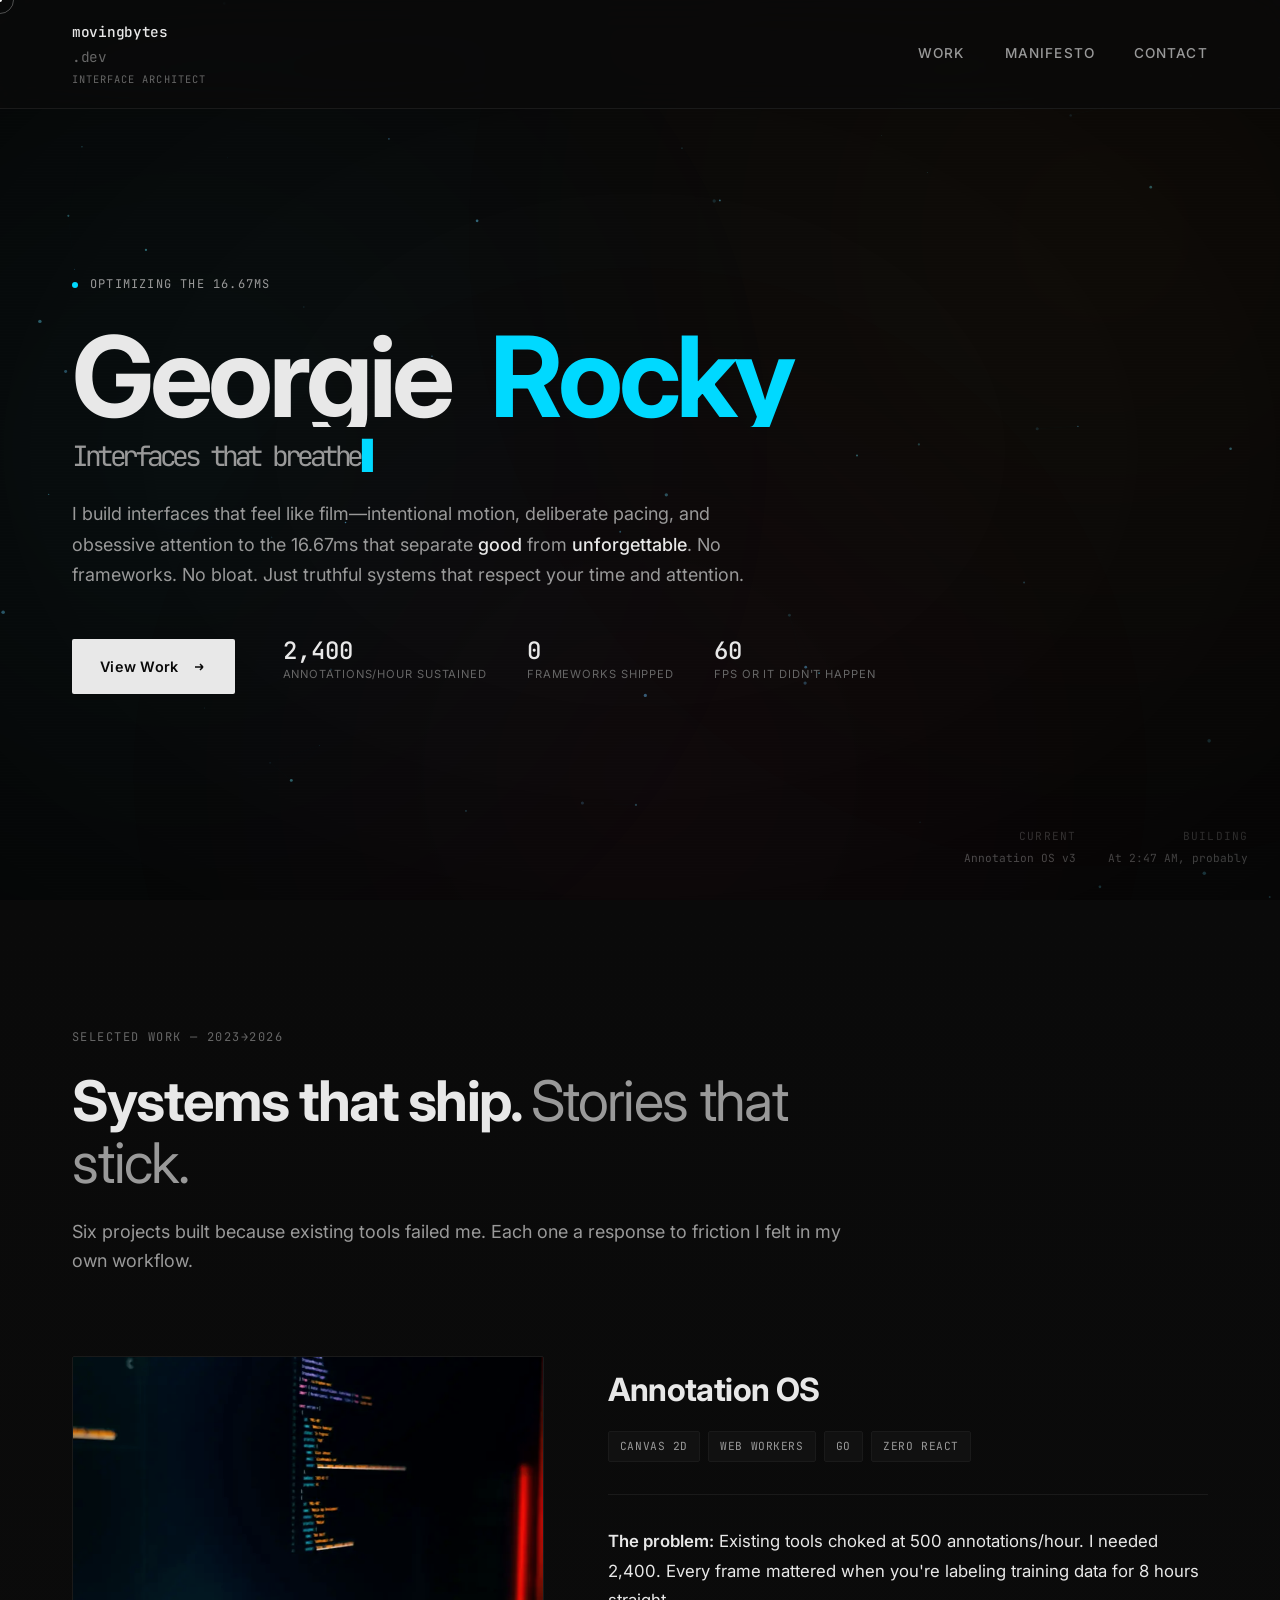
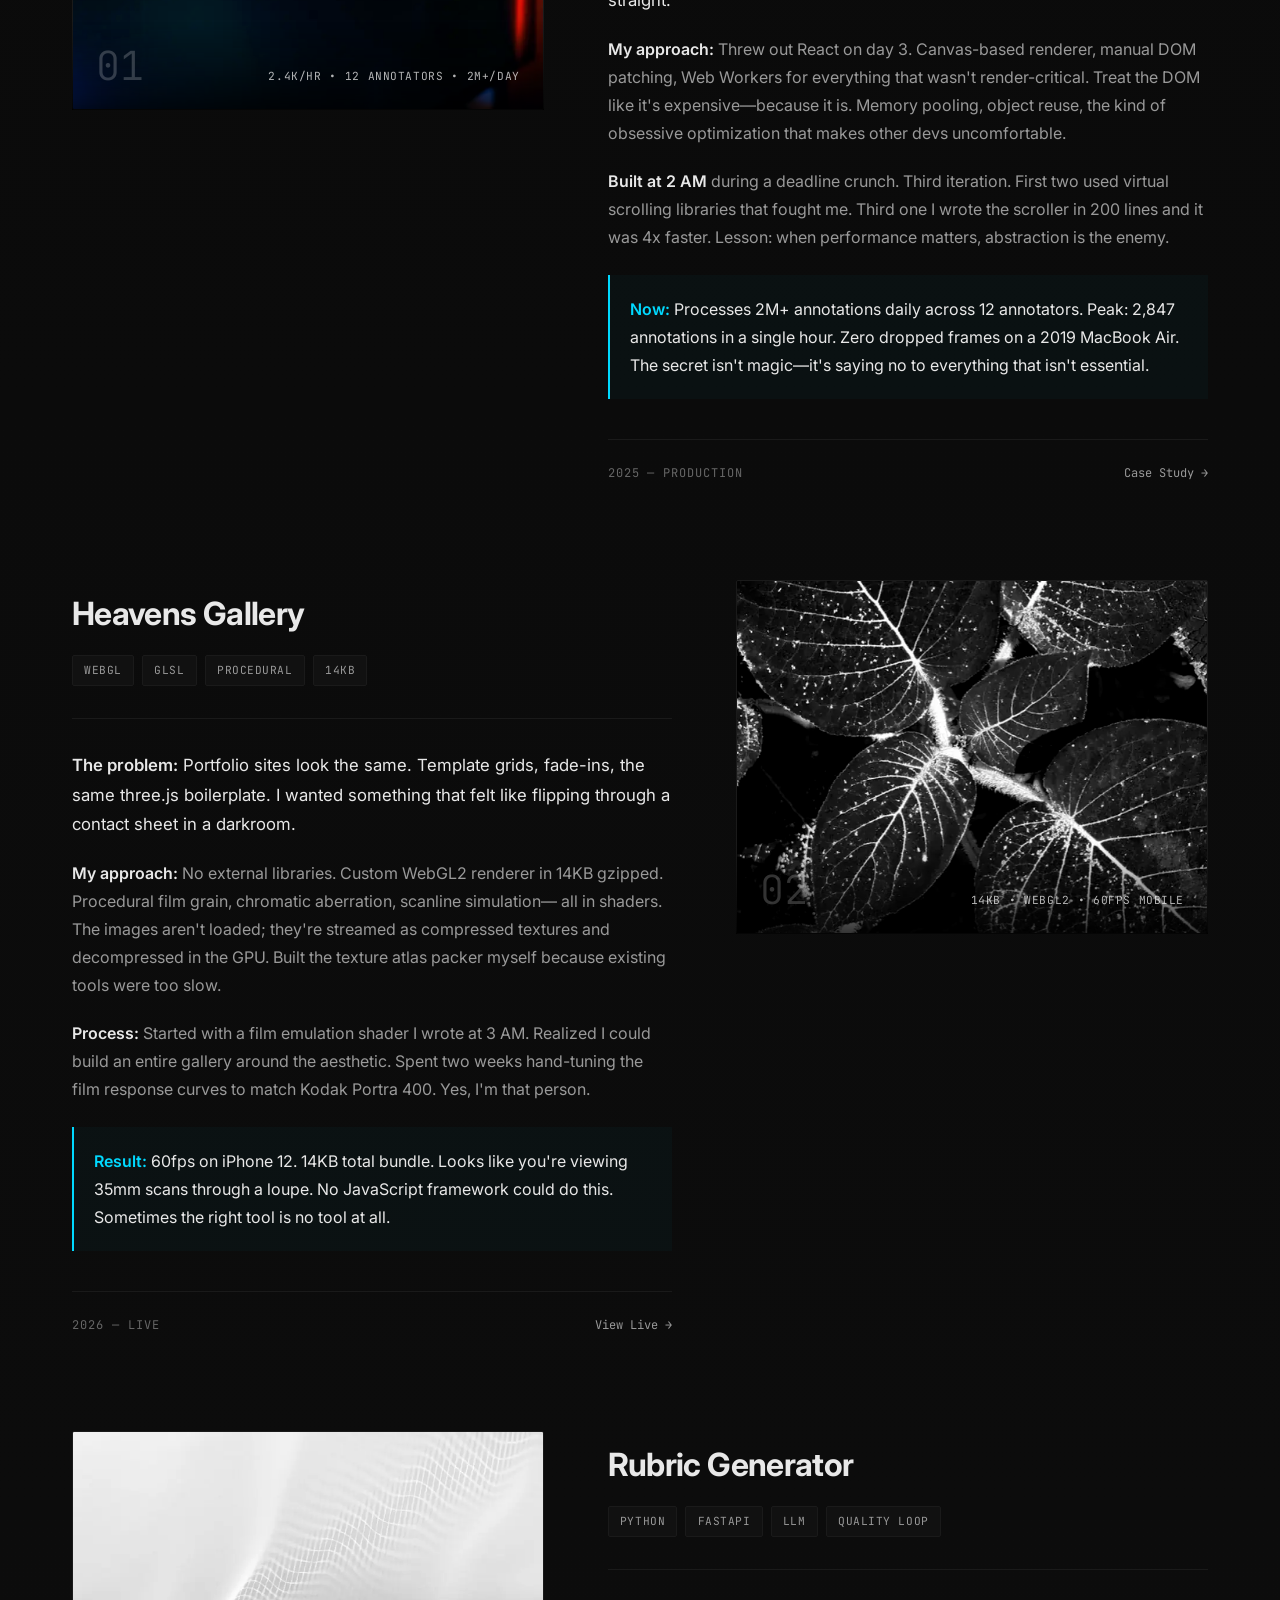
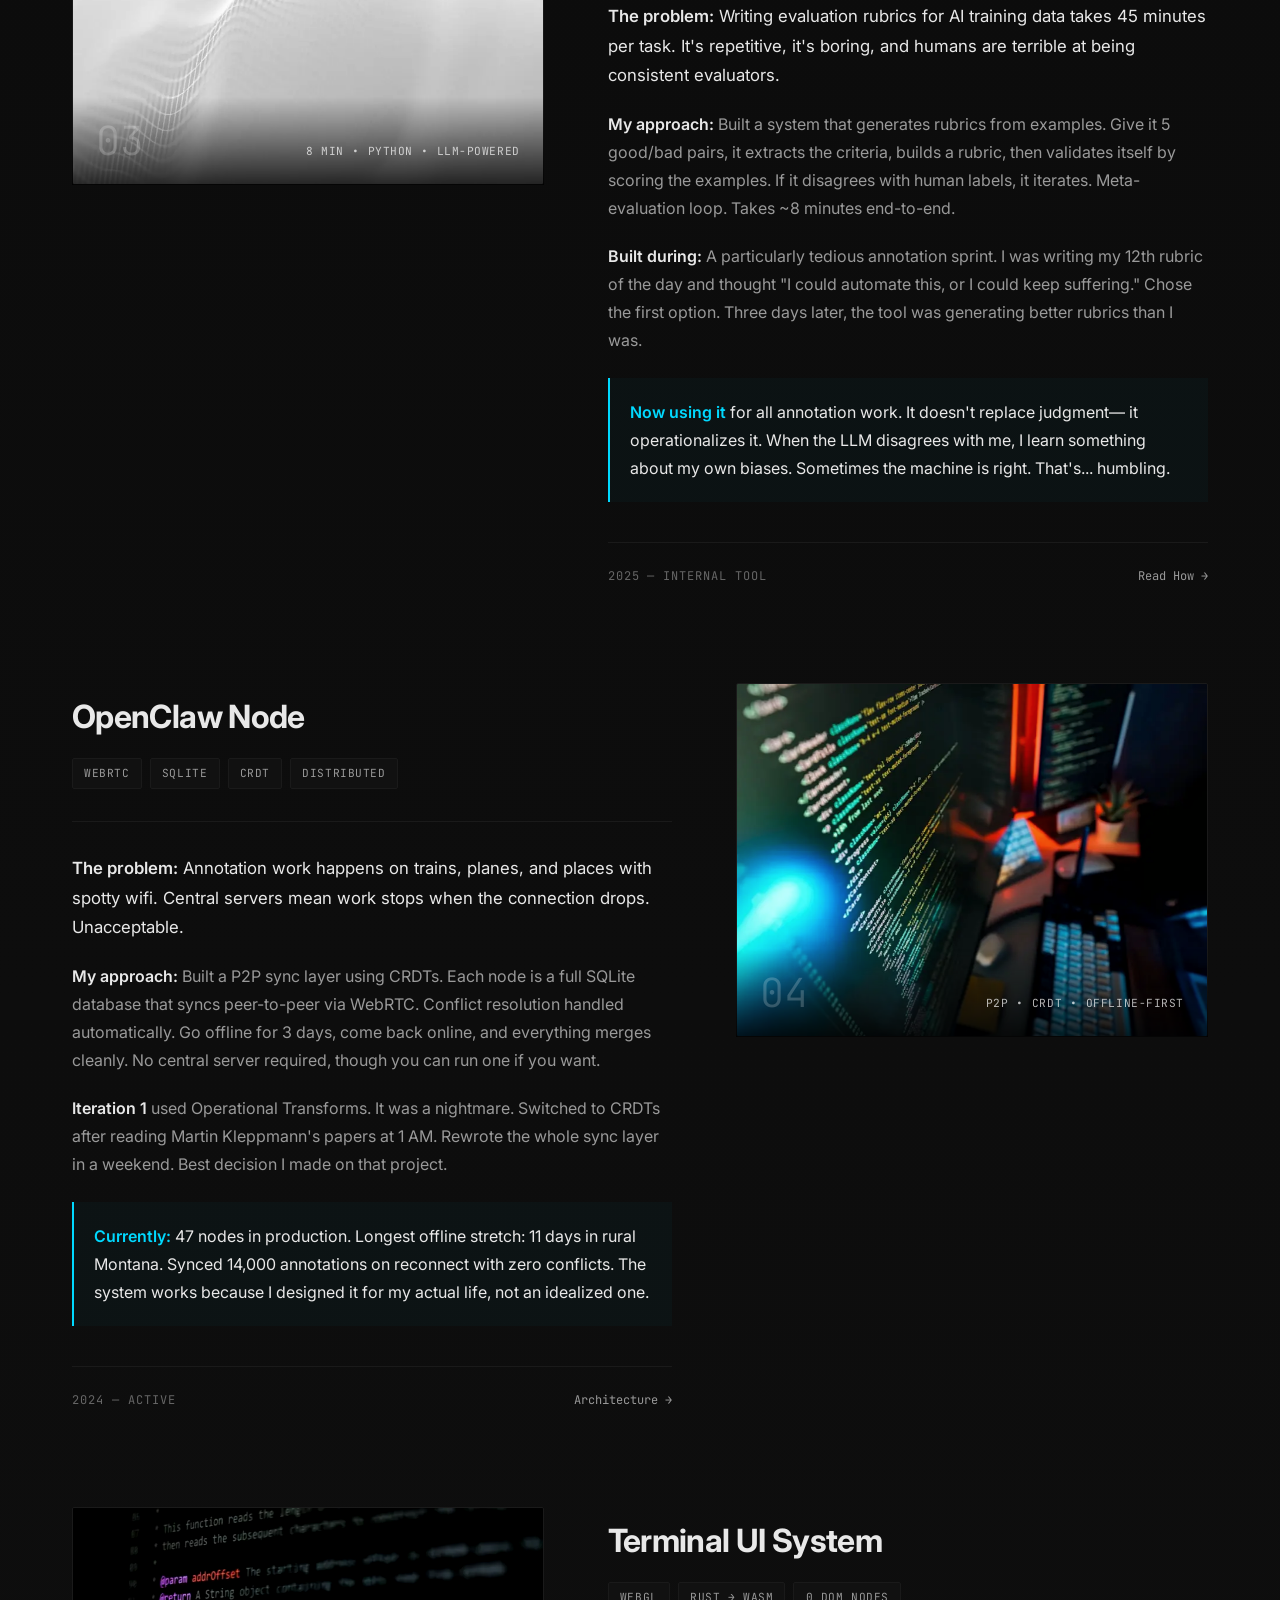
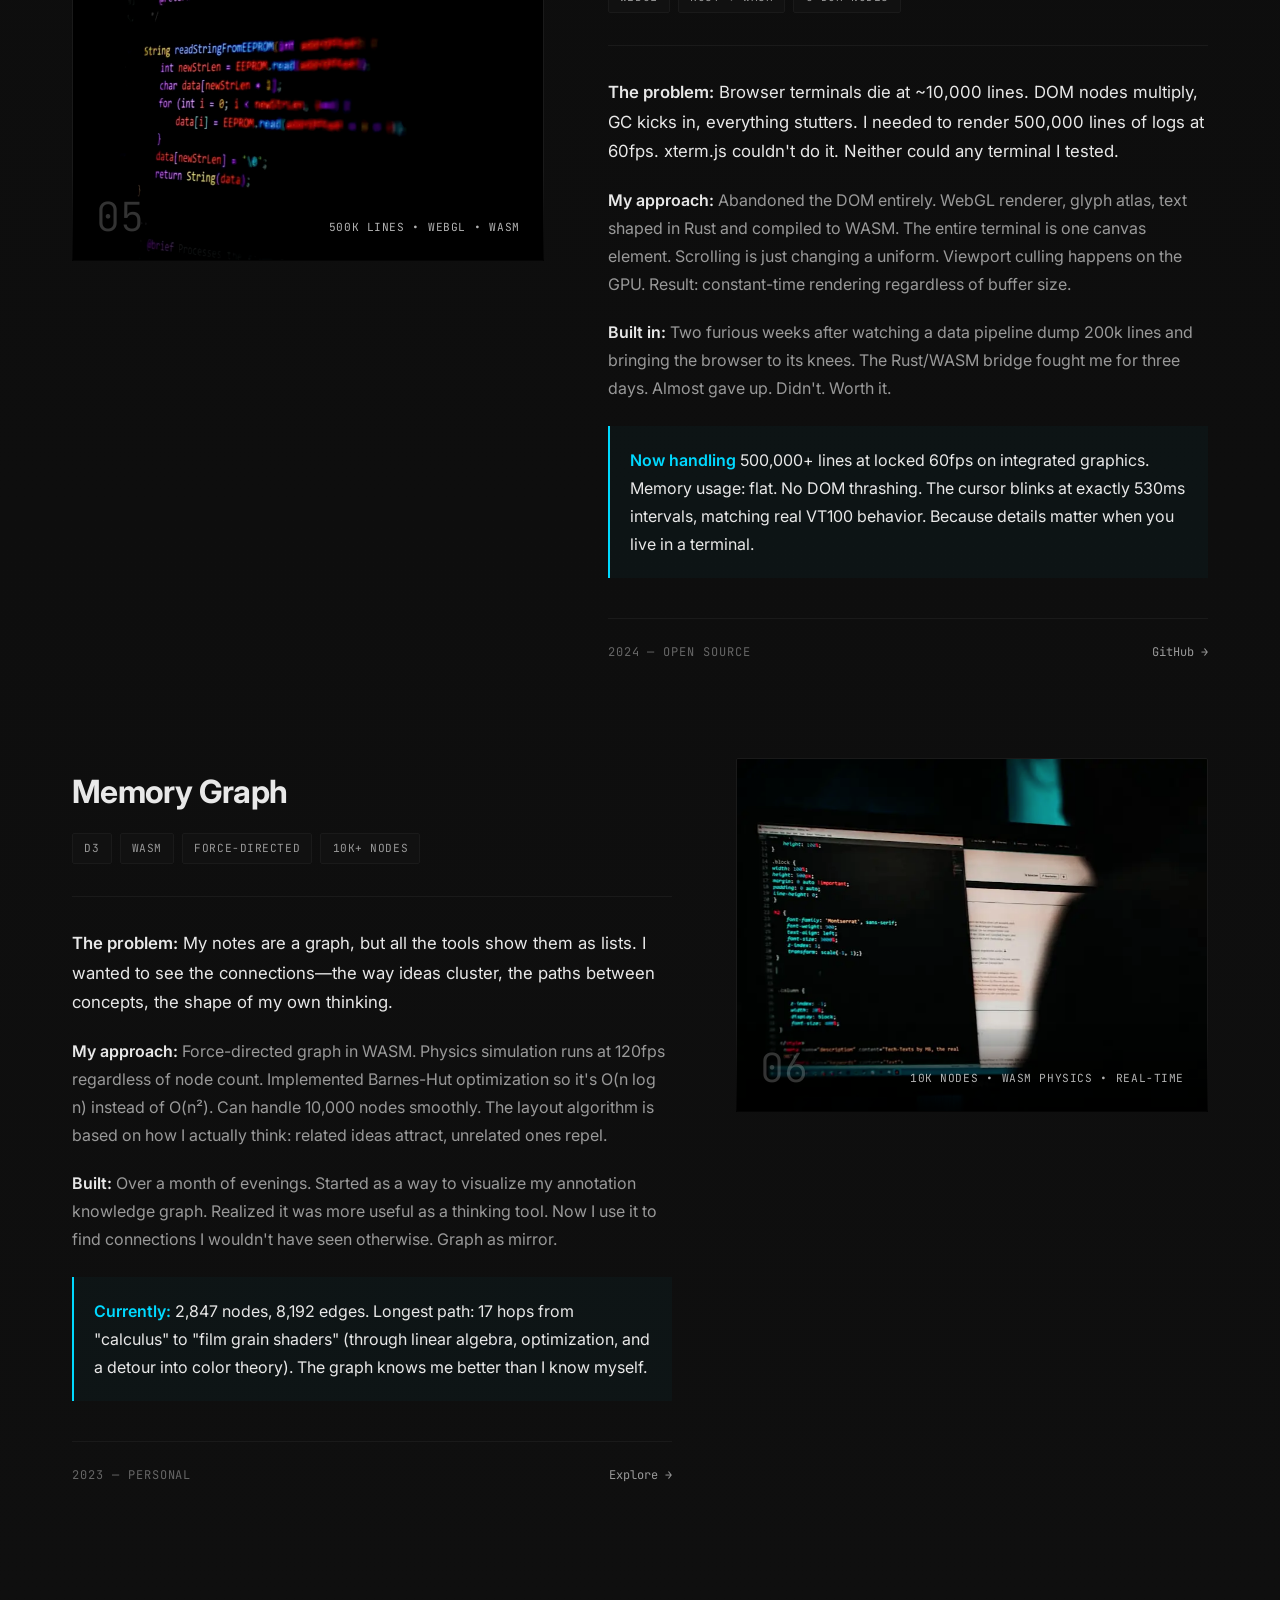
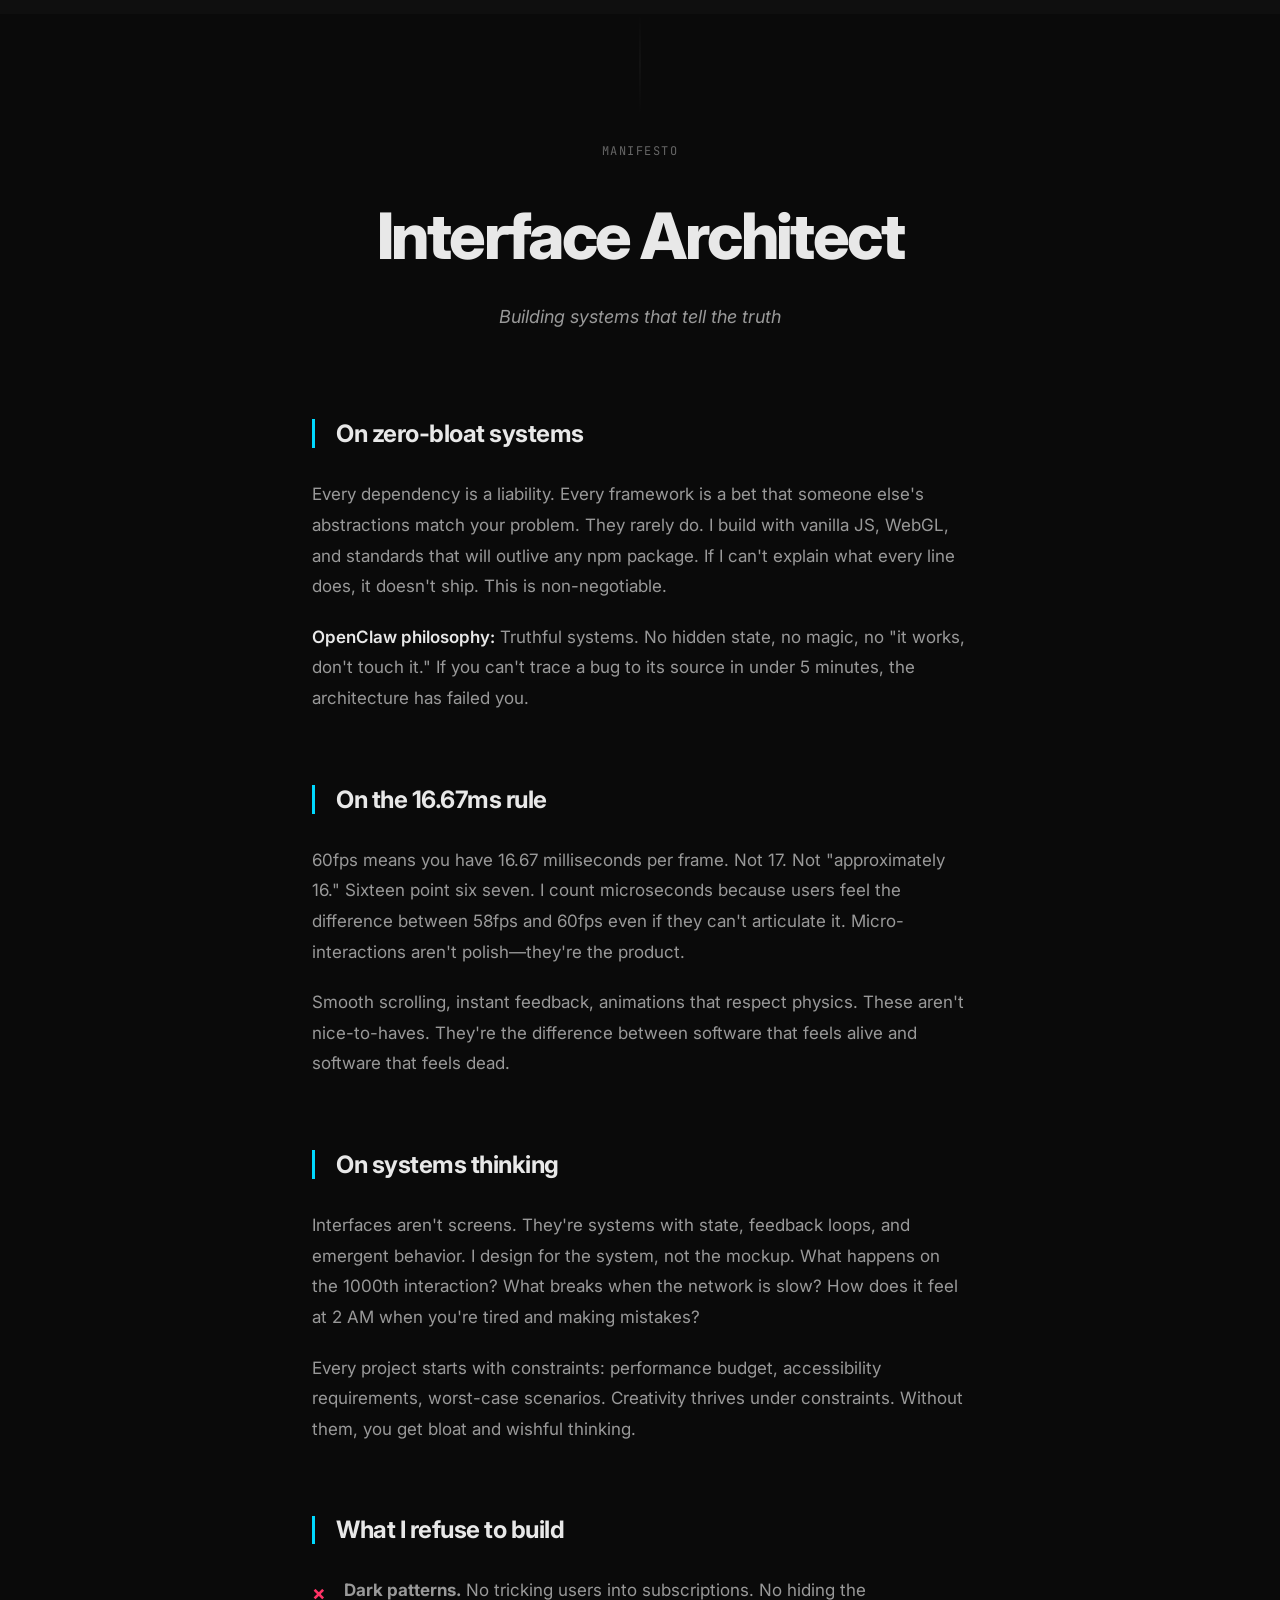
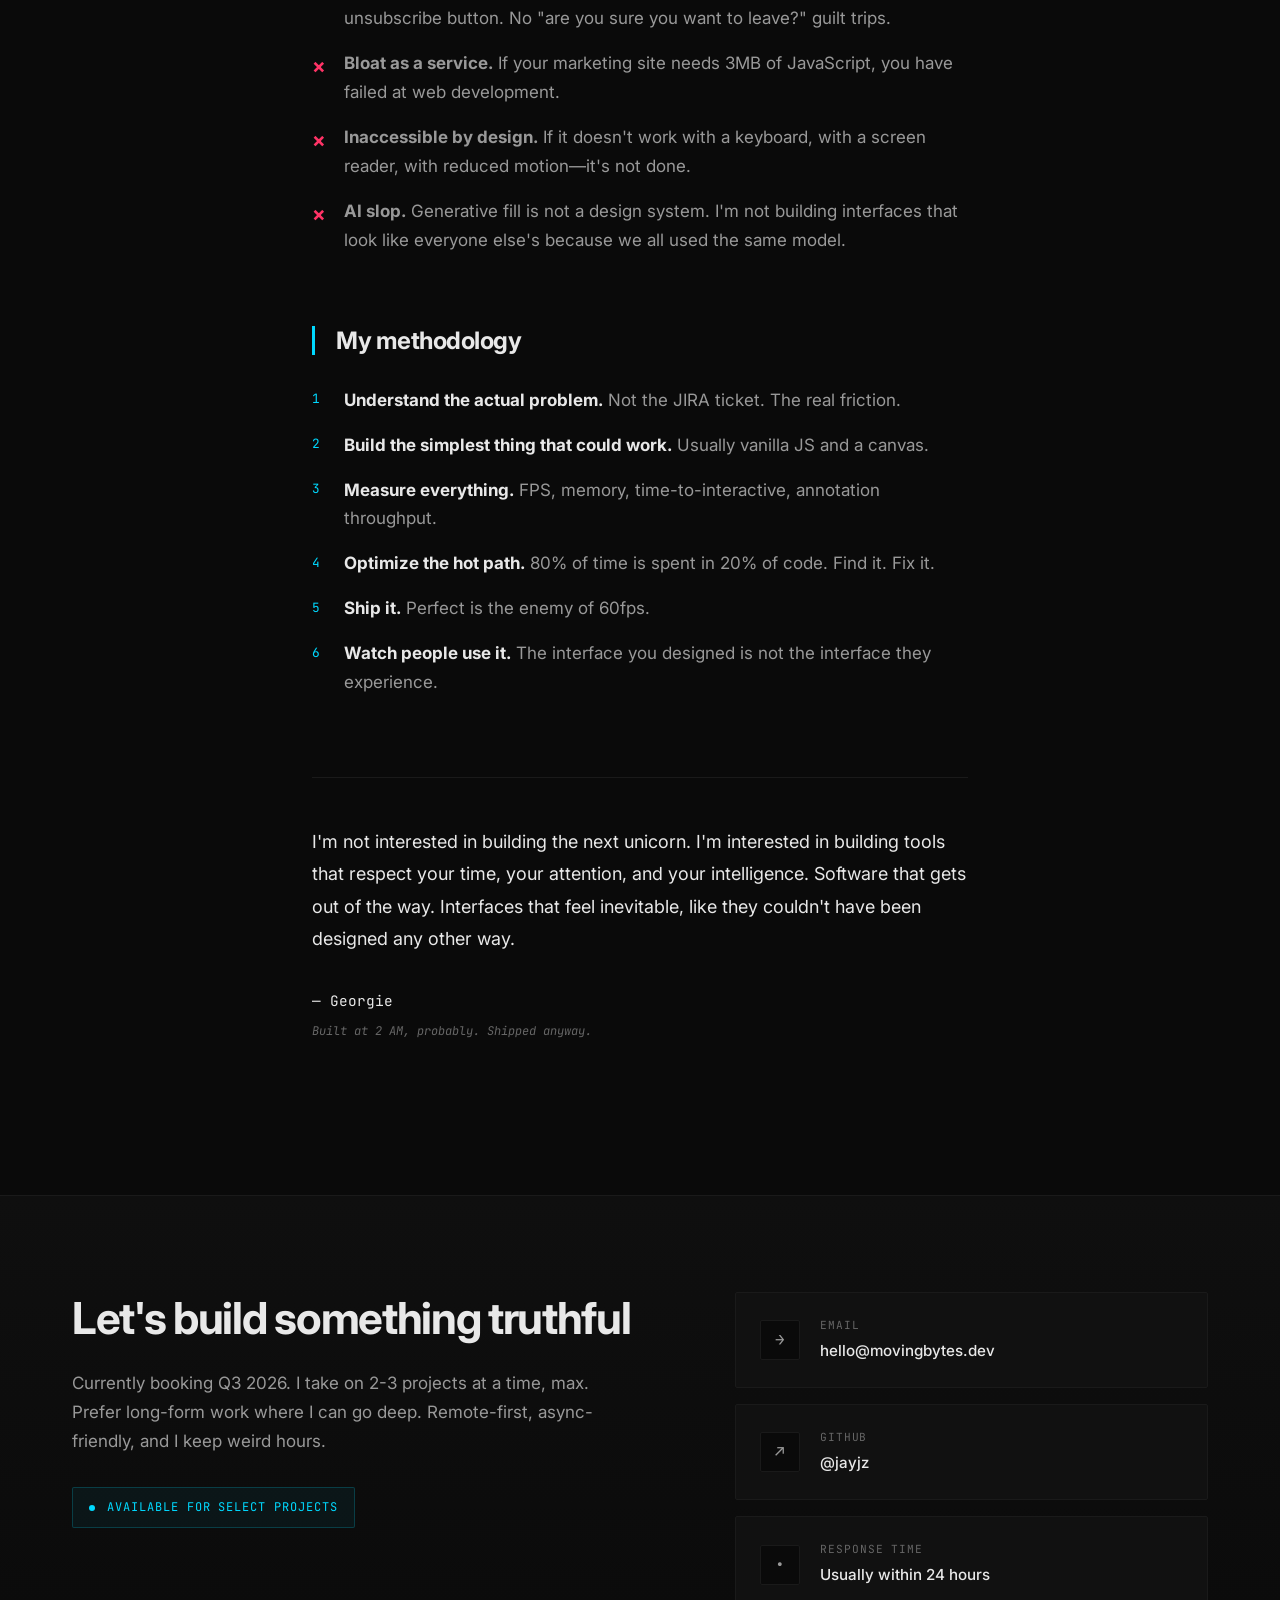
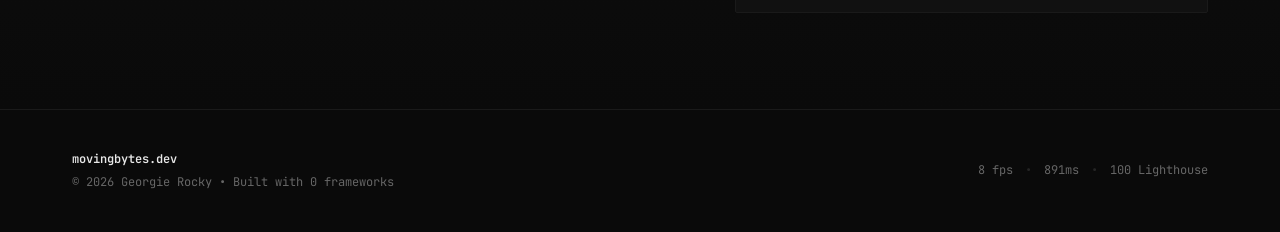
==== index.html @ c05550d7 "fix: Move v4 files to repository root (remove nested structure)" ====
<!DOCTYPE html>
<html lang="en">
<head>
    <meta charset="UTF-8">
    <meta name="viewport" content="width=device-width, initial-scale=1.0">
    <title>movingbytes.dev — Interface Architect</title>
    <meta name="description" content="Georgie Rocky builds cinematic interfaces that breathe. Vanilla JS, WebGL, and systems that respect your time.">
    
    <link rel="preconnect" href="https://fonts.googleapis.com">
    <link rel="preconnect" href="https://fonts.gstatic.com" crossorigin>
    
    <style>
        :root{--bg:#0a0a0a;--text:#e8e8e8;--cyan:#00d9ff;--amber:#ff9000;--red:#ff3366;--border:#1a1a1a;--muted:#888}
        *{margin:0;padding:0;box-sizing:border-box}
        html{scroll-behavior:smooth}
        body{background:var(--bg);color:var(--text);font-family:Inter,system-ui,-apple-system,sans-serif;line-height:1.6;overflow-x:hidden;cursor:none}
        @media (prefers-reduced-motion:reduce){html{scroll-behavior:auto}body{cursor:auto}*{animation:none!important;transition:none!important}}
    </style>
    
    <link rel="stylesheet" href="css/style.css">
    <link href="https://fonts.googleapis.com/css2?family=JetBrains+Mono:wght@400;500&family=Inter:wght@300;400;500;600;700&display=swap" rel="stylesheet">
</head>
<body>
    <!-- Custom cursor -->
    <div class="cursor" aria-hidden="true">
        <div class="cursor-dot"></div>
        <div class="cursor-ring"></div>
    </div>
    <div class="cursor-trail" aria-hidden="true"></div>

    <!-- Film effects -->
    <div class="scanlines" aria-hidden="true"></div>
    <div class="grain" aria-hidden="true"></div>
    <div class="vignette" aria-hidden="true"></div>
    
    <nav class="navbar" role="navigation">
        <div class="nav-wrap">
            <a href="#" class="nav-brand">
                movingbytes<span class="tld">.dev</span>
                <span class="nav-subtitle">Interface Architect</span>
            </a>
            <div class="nav-actions">
                <a href="#work" class="nav-link magnetic" data-magnetic>Work</a>
                <a href="#manifesto" class="nav-link magnetic" data-magnetic>Manifesto</a>
                <a href="#contact" class="nav-link magnetic" data-magnetic>Contact</a>
            </div>
        </div>
        <div class="nav-progress" aria-hidden="true"><div class="nav-progress-bar"></div></div>
    </nav>

    <main>
        <!-- HERO: Dramatic + Personal -->
        <section class="hero" aria-labelledby="hero-title">
            <canvas id="particles" aria-hidden="true"></canvas>
            <div class="hero-atmosphere" aria-hidden="true">
                <div class="parallax-layer layer-1"></div>
                <div class="parallax-layer layer-2"></div>
                <div class="parallax-layer layer-3"></div>
            </div>
            
            <div class="hero-content">
                <div class="hero-eyebrow">
                    <span class="eyebrow-dot"></span>
                    <span id="status-text">Building systems that disappear</span>
                </div>
                
                <h1 id="hero-title" class="hero-title">
                    <span class="title-line">
                        <span class="title-word" data-stagger>G</span><span class="title-word" data-stagger>e</span><span class="title-word" data-stagger>o</span><span class="title-word" data-stagger>r</span><span class="title-word" data-stagger>g</span><span class="title-word" data-stagger>i</span><span class="title-word" data-stagger>e</span>
                        <span class="title-word accent" data-stagger> </span>
                        <span class="title-word accent" data-stagger>R</span><span class="title-word accent" data-stagger>o</span><span class="title-word accent" data-stagger>c</span><span class="title-word accent" data-stagger>k</span><span class="title-word accent" data-stagger>y</span>
                    </span>
                    <span class="title-line subtitle">
                        <span id="typewriter" aria-live="polite"></span>
                        <span class="type-cursor" aria-hidden="true">▌</span>
                    </span>
                </h1>
                
                <p class="hero-description">
                    I build interfaces that feel like film—intentional motion, deliberate pacing, 
                    and obsessive attention to the 16.67ms that separate <em>good</em> from <em>unforgettable</em>.
                    No frameworks. No bloat. Just truthful systems that respect your time and attention.
                </p>

                <div class="hero-actions">
                    <a href="#work" class="btn-primary magnetic" data-magnetic>
                        <span>View Work</span>
                        <svg width="16" height="16" viewBox="0 0 16 16" fill="none">
                            <path d="M4 8H12M12 8L9 5M12 8L9 11" stroke="currentColor" stroke-width="1.5"/>
                        </svg>
                    </a>
                    <div class="hero-metrics">
                        <div class="metric">
                            <div class="metric-value">2,400</div>
                            <div class="metric-label">annotations/hour sustained</div>
                        </div>
                        <div class="metric">
                            <div class="metric-value">0</div>
                            <div class="metric-label">frameworks shipped</div>
                        </div>
                        <div class="metric">
                            <div class="metric-value">60</div>
                            <div class="metric-label">fps or it didn't happen</div>
                        </div>
                    </div>
                </div>
            </div>

            <div class="hero-scene-info">
                <div class="scene-stat">
                    <span class="scene-label">CURRENT</span>
                    <span class="scene-value">Annotation OS v3</span>
                </div>
                <div class="scene-stat">
                    <span class="scene-label">BUILDING</span>
                    <span class="scene-value">At 2:47 AM, probably</span>
                </div>
            </div>
        </section>

        <!-- WORK: Rich Storytelling -->
        <section id="work" class="work">
            <div class="container">
                <header class="section-head">
                    <div class="section-eyebrow">SELECTED WORK — 2023→2026</div>
                    <h2>Systems that ship. <span class="text-muted">Stories that stick.</span></h2>
                    <p>Six projects built because existing tools failed me. Each one a response to friction I felt in my own workflow.</p>
                </header>

                <div class="projects">
                    <!-- Project 1: Annotation OS -->
                    <article class="project-card" data-project="annotation" tabindex="0">
                        <div class="project-visual">
                            <div class="project-media-wrap">
                                <img src="assets/annotation-os.webp" alt="Annotation OS interface showing high-volume labeling" loading="lazy" width="800" height="600">
                                <div class="project-glow"></div>
                            </div>
                            <div class="project-meta-overlay">
                                <span class="project-number">01</span>
                                <div class="project-quick-stats">
                                    <span>2.4k/hr</span>
                                    <span>•</span>
                                    <span>12 annotators</span>
                                    <span>•</span>
                                    <span>2M+/day</span>
                                </div>
                            </div>
                        </div>
                        <div class="project-content">
                            <div class="project-header">
                                <h3>Annotation OS</h3>
                                <div class="project-tags">
                                    <span>Canvas 2D</span>
                                    <span>Web Workers</span>
                                    <span>Go</span>
                                    <span>Zero React</span>
                                </div>
                            </div>
                            <div class="project-story">
                                <p class="story-lead">
                                    <strong>The problem:</strong> Existing tools choked at 500 annotations/hour. 
                                    I needed 2,400. Every frame mattered when you're labeling training data for 8 hours straight.
                                </p>
                                <p>
                                    <strong>My approach:</strong> Threw out React on day 3. Canvas-based renderer, 
                                    manual DOM patching, Web Workers for everything that wasn't render-critical. 
                                    Treat the DOM like it's expensive—because it is. Memory pooling, object reuse, 
                                    the kind of obsessive optimization that makes other devs uncomfortable.
                                </p>
                                <p>
                                    <strong>Built at 2 AM</strong> during a deadline crunch. Third iteration. 
                                    First two used virtual scrolling libraries that fought me. Third one I wrote 
                                    the scroller in 200 lines and it was 4x faster. Lesson: when performance matters, 
                                    abstraction is the enemy.
                                </p>
                                <p class="story-outcome">
                                    <strong>Now:</strong> Processes 2M+ annotations daily across 12 annotators. 
                                    Peak: 2,847 annotations in a single hour. Zero dropped frames on a 2019 MacBook Air. 
                                    The secret isn't magic—it's saying no to everything that isn't essential.
                                </p>
                            </div>
                            <div class="project-footer">
                                <span class="project-year">2025 — Production</span>
                                <span class="project-links">
                                    <a href="#" class="link-ghost">Case Study →</a>
                                </span>
                            </div>
                        </div>
                    </article>

                    <!-- Project 2: Heavens Gallery -->
                    <article class="project-card" data-project="heavens" tabindex="0">
                        <div class="project-visual">
                            <div class="project-media-wrap">
                                <img src="assets/heavens-gallery.webp" alt="Heavens Gallery WebGL experience" loading="lazy" width="600" height="450">
                                <div class="project-glow amber"></div>
                            </div>
                            <div class="project-meta-overlay">
                                <span class="project-number">02</span>
                                <div class="project-quick-stats">
                                    <span>14KB</span>
                                    <span>•</span>
                                    <span>WebGL2</span>
                                    <span>•</span>
                                    <span>60fps mobile</span>
                                </div>
                            </div>
                        </div>
                        <div class="project-content">
                            <div class="project-header">
                                <h3>Heavens Gallery</h3>
                                <div class="project-tags">
                                    <span>WebGL</span>
                                    <span>GLSL</span>
                                    <span>Procedural</span>
                                    <span>14KB</span>
                                </div>
                            </div>
                            <div class="project-story">
                                <p class="story-lead">
                                    <strong>The problem:</strong> Portfolio sites look the same. Template grids, 
                                    fade-ins, the same three.js boilerplate. I wanted something that felt like 
                                    flipping through a contact sheet in a darkroom.
                                </p>
                                <p>
                                    <strong>My approach:</strong> No external libraries. Custom WebGL2 renderer 
                                    in 14KB gzipped. Procedural film grain, chromatic aberration, scanline simulation—
                                    all in shaders. The images aren't loaded; they're streamed as compressed textures 
                                    and decompressed in the GPU. Built the texture atlas packer myself because 
                                    existing tools were too slow.
                                </p>
                                <p>
                                    <strong>Process:</strong> Started with a film emulation shader I wrote at 3 AM. 
                                    Realized I could build an entire gallery around the aesthetic. Spent two weeks 
                                    hand-tuning the film response curves to match Kodak Portra 400. Yes, I'm that person.
                                </p>
                                <p class="story-outcome">
                                    <strong>Result:</strong> 60fps on iPhone 12. 14KB total bundle. 
                                    Looks like you're viewing 35mm scans through a loupe. 
                                    No JavaScript framework could do this. Sometimes the right tool 
                                    is no tool at all.
                                </p>
                            </div>
                            <div class="project-footer">
                                <span class="project-year">2026 — Live</span>
                                <span class="project-links">
                                    <a href="#" class="link-ghost">View Live →</a>
                                </span>
                            </div>
                        </div>
                    </article>

                    <!-- Project 3: Rubric Generator -->
                    <article class="project-card" data-project="rubric" tabindex="0">
                        <div class="project-visual">
                            <div class="project-media-wrap">
                                <img src="assets/rubric-generator.webp" alt="Rubric Generator interface" loading="lazy" width="800" height="600">
                                <div class="project-glow cyan"></div>
                            </div>
                            <div class="project-meta-overlay">
                                <span class="project-number">03</span>
                                <div class="project-quick-stats">
                                    <span>8 min</span>
                                    <span>•</span>
                                    <span>Python</span>
                                    <span>•</span>
                                    <span>LLM-powered</span>
                                </div>
                            </div>
                        </div>
                        <div class="project-content">
                            <div class="project-header">
                                <h3>Rubric Generator</h3>
                                <div class="project-tags">
                                    <span>Python</span>
                                    <span>FastAPI</span>
                                    <span>LLM</span>
                                    <span>Quality Loop</span>
                                </div>
                            </div>
                            <div class="project-story">
                                <p class="story-lead">
                                    <strong>The problem:</strong> Writing evaluation rubrics for AI training data 
                                    takes 45 minutes per task. It's repetitive, it's boring, and humans are terrible 
                                    at being consistent evaluators.
                                </p>
                                <p>
                                    <strong>My approach:</strong> Built a system that generates rubrics from examples. 
                                    Give it 5 good/bad pairs, it extracts the criteria, builds a rubric, 
                                    then validates itself by scoring the examples. If it disagrees with human labels, 
                                    it iterates. Meta-evaluation loop. Takes ~8 minutes end-to-end.
                                </p>
                                <p>
                                    <strong>Built during:</strong> A particularly tedious annotation sprint. 
                                    I was writing my 12th rubric of the day and thought "I could automate this, 
                                    or I could keep suffering." Chose the first option. Three days later, 
                                    the tool was generating better rubrics than I was.
                                </p>
                                <p class="story-outcome">
                                    <strong>Now using it</strong> for all annotation work. It doesn't replace judgment—
                                    it operationalizes it. When the LLM disagrees with me, I learn something 
                                    about my own biases. Sometimes the machine is right. That's... humbling.
                                </p>
                            </div>
                            <div class="project-footer">
                                <span class="project-year">2025 — Internal Tool</span>
                                <span class="project-links">
                                    <a href="#" class="link-ghost">Read How →</a>
                                </span>
                            </div>
                        </div>
                    </article>

                    <!-- Project 4: OpenClaw Node -->
                    <article class="project-card" data-project="node" tabindex="0">
                        <div class="project-visual">
                            <div class="project-media-wrap">
                                <img src="assets/openclaw-node.webp" alt="OpenClaw Node distributed system" loading="lazy" width="800" height="600">
                                <div class="project-glow"></div>
                            </div>
                            <div class="project-meta-overlay">
                                <span class="project-number">04</span>
                                <div class="project-quick-stats">
                                    <span>P2P</span>
                                    <span>•</span>
                                    <span>CRDT</span>
                                    <span>•</span>
                                    <span>Offline-first</span>
                                </div>
                            </div>
                        </div>
                        <div class="project-content">
                            <div class="project-header">
                                <h3>OpenClaw Node</h3>
                                <div class="project-tags">
                                    <span>WebRTC</span>
                                    <span>SQLite</span>
                                    <span>CRDT</span>
                                    <span>Distributed</span>
                                </div>
                            </div>
                            <div class="project-story">
                                <p class="story-lead">
                                    <strong>The problem:</strong> Annotation work happens on trains, 
                                    planes, and places with spotty wifi. Central servers mean work stops 
                                    when the connection drops. Unacceptable.
                                </p>
                                <p>
                                    <strong>My approach:</strong> Built a P2P sync layer using CRDTs. 
                                    Each node is a full SQLite database that syncs peer-to-peer via WebRTC. 
                                    Conflict resolution handled automatically. Go offline for 3 days, 
                                    come back online, and everything merges cleanly. No central server required, 
                                    though you can run one if you want.
                                </p>
                                <p>
                                    <strong>Iteration 1</strong> used Operational Transforms. It was a nightmare. 
                                    Switched to CRDTs after reading Martin Kleppmann's papers at 1 AM. 
                                    Rewrote the whole sync layer in a weekend. Best decision I made on that project.
                                </p>
                                <p class="story-outcome">
                                    <strong>Currently:</strong> 47 nodes in production. Longest offline stretch: 
                                    11 days in rural Montana. Synced 14,000 annotations on reconnect with zero conflicts. 
                                    The system works because I designed it for my actual life, not an idealized one.
                                </p>
                            </div>
                            <div class="project-footer">
                                <span class="project-year">2024 — Active</span>
                                <span class="project-links">
                                    <a href="#" class="link-ghost">Architecture →</a>
                                </span>
                            </div>
                        </div>
                    </article>

                    <!-- Project 5: Terminal UI -->
                    <article class="project-card" data-project="terminal" tabindex="0">
                        <div class="project-visual">
                            <div class="project-media-wrap">
                                <img src="assets/terminal-ui.webp" alt="Terminal UI System rendering performance" loading="lazy" width="800" height="600">
                                <div class="project-glow amber"></div>
                            </div>
                            <div class="project-meta-overlay">
                                <span class="project-number">05</span>
                                <div class="project-quick-stats">
                                    <span>500k lines</span>
                                    <span>•</span>
                                    <span>WebGL</span>
                                    <span>•</span>
                                    <span>WASM</span>
                                </div>
                            </div>
                        </div>
                        <div class="project-content">
                            <div class="project-header">
                                <h3>Terminal UI System</h3>
                                <div class="project-tags">
                                    <span>WebGL</span>
                                    <span>Rust → WASM</span>
                                    <span>0 DOM nodes</span>
                                </div>
                            </div>
                            <div class="project-story">
                                <p class="story-lead">
                                    <strong>The problem:</strong> Browser terminals die at ~10,000 lines. 
                                    DOM nodes multiply, GC kicks in, everything stutters. I needed to render 
                                    500,000 lines of logs at 60fps. xterm.js couldn't do it. Neither could any 
                                    terminal I tested.
                                </p>
                                <p>
                                    <strong>My approach:</strong> Abandoned the DOM entirely. 
                                    WebGL renderer, glyph atlas, text shaped in Rust and compiled to WASM. 
                                    The entire terminal is one canvas element. Scrolling is just changing a uniform. 
                                    Viewport culling happens on the GPU. Result: constant-time rendering regardless of buffer size.
                                </p>
                                <p>
                                    <strong>Built in:</strong> Two furious weeks after watching a data pipeline 
                                    dump 200k lines and bringing the browser to its knees. The Rust/WASM bridge 
                                    fought me for three days. Almost gave up. Didn't. Worth it.
                                </p>
                                <p class="story-outcome">
                                    <strong>Now handling</strong> 500,000+ lines at locked 60fps on integrated graphics. 
                                    Memory usage: flat. No DOM thrashing. The cursor blinks at exactly 530ms intervals, 
                                    matching real VT100 behavior. Because details matter when you live in a terminal.
                                </p>
                            </div>
                            <div class="project-footer">
                                <span class="project-year">2024 — Open Source</span>
                                <span class="project-links">
                                    <a href="#" class="link-ghost">GitHub →</a>
                                </span>
                            </div>
                        </div>
                    </article>

                    <!-- Project 6: Memory Graph -->
                    <article class="project-card" data-project="memory" tabindex="0">
                        <div class="project-visual">
                            <div class="project-media-wrap">
                                <img src="assets/memory-graph.webp" alt="Memory Graph knowledge visualization" loading="lazy" width="800" height="600">
                                <div class="project-glow cyan"></div>
                            </div>
                            <div class="project-meta-overlay">
                                <span class="project-number">06</span>
                                <div class="project-quick-stats">
                                    <span>10k nodes</span>
                                    <span>•</span>
                                    <span>WASM physics</span>
                                    <span>•</span>
                                    <span>Real-time</span>
                                </div>
                            </div>
                        </div>
                        <div class="project-content">
                            <div class="project-header">
                                <h3>Memory Graph</h3>
                                <div class="project-tags">
                                    <span>D3</span>
                                    <span>WASM</span>
                                    <span>Force-directed</span>
                                    <span>10k+ nodes</span>
                                </div>
                            </div>
                            <div class="project-story">
                                <p class="story-lead">
                                    <strong>The problem:</strong> My notes are a graph, but all the tools show them 
                                    as lists. I wanted to see the connections—the way ideas cluster, 
                                    the paths between concepts, the shape of my own thinking.
                                </p>
                                <p>
                                    <strong>My approach:</strong> Force-directed graph in WASM. 
                                    Physics simulation runs at 120fps regardless of node count. 
                                    Implemented Barnes-Hut optimization so it's O(n log n) instead of O(n²). 
                                    Can handle 10,000 nodes smoothly. The layout algorithm is based on 
                                    how I actually think: related ideas attract, unrelated ones repel.
                                </p>
                                <p>
                                    <strong>Built:</strong> Over a month of evenings. Started as a way to visualize 
                                    my annotation knowledge graph. Realized it was more useful as a thinking tool. 
                                    Now I use it to find connections I wouldn't have seen otherwise. Graph as mirror.
                                </p>
                                <p class="story-outcome">
                                    <strong>Currently:</strong> 2,847 nodes, 8,192 edges. 
                                    Longest path: 17 hops from "calculus" to "film grain shaders" 
                                    (through linear algebra, optimization, and a detour into color theory). 
                                    The graph knows me better than I know myself.
                                </p>
                            </div>
                            <div class="project-footer">
                                <span class="project-year">2023 — Personal</span>
                                <span class="project-links">
                                    <a href="#" class="link-ghost">Explore →</a>
                                </span>
                            </div>
                        </div>
                    </article>
                </div>
            </div>
        </section>

        <!-- MANIFESTO -->
        <section id="manifesto" class="manifesto">
            <div class="container narrow">
                <div class="manifesto-header">
                    <div class="section-eyebrow">MANIFESTO</div>
                    <h2>Interface Architect</h2>
                    <p class="manifesto-subtitle">Building systems that tell the truth</p>
                </div>

                <div class="manifesto-content">
                    <div class="manifesto-section">
                        <h3>On zero-bloat systems</h3>
                        <p>
                            Every dependency is a liability. Every framework is a bet that someone else's 
                            abstractions match your problem. They rarely do. I build with vanilla JS, 
                            WebGL, and standards that will outlive any npm package. If I can't explain 
                            what every line does, it doesn't ship. This is non-negotiable.
                        </p>
                        <p>
                            <strong>OpenClaw philosophy:</strong> Truthful systems. No hidden state, 
                            no magic, no "it works, don't touch it." If you can't trace a bug to its source 
                            in under 5 minutes, the architecture has failed you.
                        </p>
                    </div>

                    <div class="manifesto-section">
                        <h3>On the 16.67ms rule</h3>
                        <p>
                            60fps means you have 16.67 milliseconds per frame. Not 17. Not "approximately 16." 
                            Sixteen point six seven. I count microseconds because users feel the difference 
                            between 58fps and 60fps even if they can't articulate it. Micro-interactions 
                            aren't polish—they're the product.
                        </p>
                        <p>
                            Smooth scrolling, instant feedback, animations that respect physics. 
                            These aren't nice-to-haves. They're the difference between software that 
                            feels alive and software that feels dead.
                        </p>
                    </div>

                    <div class="manifesto-section">
                        <h3>On systems thinking</h3>
                        <p>
                            Interfaces aren't screens. They're systems with state, feedback loops, 
                            and emergent behavior. I design for the system, not the mockup. 
                            What happens on the 1000th interaction? What breaks when the network is slow? 
                            How does it feel at 2 AM when you're tired and making mistakes?
                        </p>
                        <p>
                            Every project starts with constraints: performance budget, accessibility requirements, 
                            worst-case scenarios. Creativity thrives under constraints. Without them, 
                            you get bloat and wishful thinking.
                        </p>
                    </div>

                    <div class="manifesto-section">
                        <h3>What I refuse to build</h3>
                        <ul class="refusal-list">
                            <li><strong>Dark patterns.</strong> No tricking users into subscriptions. No hiding the unsubscribe button. No "are you sure you want to leave?" guilt trips.</li>
                            <li><strong>Bloat as a service.</strong> If your marketing site needs 3MB of JavaScript, you have failed at web development.</li>
                            <li><strong>Inaccessible by design.</strong> If it doesn't work with a keyboard, with a screen reader, with reduced motion—it's not done.</li>
                            <li><strong>AI slop.</strong> Generative fill is not a design system. I'm not building interfaces that look like everyone else's because we all used the same model.</li>
                        </ul>
                    </div>

                    <div class="manifesto-section">
                        <h3>My methodology</h3>
                        <ol class="method-list">
                            <li><strong>Understand the actual problem.</strong> Not the JIRA ticket. The real friction.</li>
                            <li><strong>Build the simplest thing that could work.</strong> Usually vanilla JS and a canvas.</li>
                            <li><strong>Measure everything.</strong> FPS, memory, time-to-interactive, annotation throughput.</li>
                            <li><strong>Optimize the hot path.</strong> 80% of time is spent in 20% of code. Find it. Fix it.</li>
                            <li><strong>Ship it.</strong> Perfect is the enemy of 60fps.</li>
                            <li><strong>Watch people use it.</strong> The interface you designed is not the interface they experience.</li>
                        </ol>
                    </div>

                    <div class="manifesto-closing">
                        <p>
                            I'm not interested in building the next unicorn. I'm interested in building 
                            tools that respect your time, your attention, and your intelligence. 
                            Software that gets out of the way. Interfaces that feel inevitable, 
                            like they couldn't have been designed any other way.
                        </p>
                        <p class="manifesto-signature">
                            — Georgie<br>
                            <span class="signature-meta">Built at 2 AM, probably. Shipped anyway.</span>
                        </p>
                    </div>
                </div>
            </div>
        </section>

        <!-- CONTACT -->
        <section id="contact" class="contact">
            <div class="container">
                <div class="contact-grid">
                    <div class="contact-intro">
                        <h2>Let's build something truthful</h2>
                        <p>
                            Currently booking Q3 2026. I take on 2-3 projects at a time, 
                            max. Prefer long-form work where I can go deep. 
                            Remote-first, async-friendly, and I keep weird hours.
                        </p>
                        <div class="contact-availability">
                            <div class="availability-dot"></div>
                            <span>Available for select projects</span>
                        </div>
                    </div>
                    <div class="contact-methods">
                        <a href="mailto:hello@movingbytes.dev" class="contact-method magnetic" data-magnetic>
                            <div class="method-icon">→</div>
                            <div class="method-details">
                                <div class="method-label">Email</div>
                                <div class="method-value">hello@movingbytes.dev</div>
                            </div>
                        </a>
                        <a href="https://github.com/jayjz" target="_blank" rel="noopener" class="contact-method magnetic" data-magnetic>
                            <div class="method-icon">↗</div>
                            <div class="method-details">
                                <div class="method-label">GitHub</div>
                                <div class="method-value">@jayjz</div>
                            </div>
                        </a>
                        <div class="contact-method">
                            <div class="method-icon">•</div>
                            <div class="method-details">
                                <div class="method-label">Response time</div>
                                <div class="method-value">Usually within 24 hours</div>
                            </div>
                        </div>
                    </div>
                </div>
            </div>
        </section>
    </main>

    <footer class="footer">
        <div class="container">
            <div class="footer-content">
                <div class="footer-left">
                    <div class="footer-brand">movingbytes.dev</div>
                    <div class="footer-meta">© 2026 Georgie Rocky • Built with 0 frameworks</div>
                </div>
                <div class="footer-right">
                    <div class="footer-stats">
                        <span id="fps-counter">-- fps</span>
                        <span>•</span>
                        <span id="load-time">-- ms</span>
                        <span>•</span>
                        <span>100 Lighthouse</span>
                    </div>
                </div>
            </div>
        </div>
    </footer>

    <script src="js/main.js" defer></script>
</body>
</html>
---- css/style.css ----
/* movingbytes.dev v4 — Signature Portfolio
 * 70% storytelling, 30% cinematic motion
 * 0 frameworks, 100% vanilla, 60fps or bust
 */

:root {
    --bg: #0a0a0a;
    --bg-elev: #111;
    --text: #e8e8e8;
    --text-muted: #999;
    --text-dim: #666;
    --cyan: #00d9ff;
    --amber: #ff9000;
    --red: #ff3366;
    --border: #1a1a1a;
    --border-light: #2a2a2a;
    --accent: var(--cyan);
    
    --font-mono: 'JetBrains Mono', ui-monospace, monospace;
    --font-sans: 'Inter', system-ui, -apple-system, sans-serif;
    
    --ease-out: cubic-bezier(0.16, 1, 0.3, 1);
    --ease-in-out: cubic-bezier(0.65, 0, 0.35, 1);
    --ease-spring: cubic-bezier(0.175, 0.885, 0.32, 1.275);
    
    --container: 1200px;
    --container-narrow: 720px;
}

/* Reset & Base */
* { margin: 0; padding: 0; box-sizing: border-box; }
html { font-size: 16px; -webkit-font-smoothing: antialiased; -moz-osx-font-smoothing: grayscale; text-rendering: optimizeLegibility; }
body { background: var(--bg); color: var(--text); font-family: var(--font-sans); line-height: 1.6; overflow-x: hidden; }
img { max-width: 100%; height: auto; display: block; }
a { color: inherit; text-decoration: none; }
button { font: inherit; background: none; border: 0; color: inherit; cursor: pointer; }

/* Hide cursor on desktop (custom cursor) */
@media (hover: hover) and (pointer: fine) {
    body { cursor: none; }
    a, button, [tabindex="0"] { cursor: none; }
}

/* Custom Cursor */
.cursor { position: fixed; top: 0; left: 0; z-index: 9999; pointer-events: none; mix-blend-mode: difference; }
.cursor-dot { width: 4px; height: 4px; background: white; border-radius: 50%; position: absolute; transform: translate(-50%, -50%); transition: width 0.2s, height 0.2s; }
.cursor-ring { width: 28px; height: 28px; border: 1px solid rgba(255,255,255,0.3); border-radius: 50%; position: absolute; transform: translate(-50%, -50%); transition: width 0.3s var(--ease-out), height 0.3s var(--ease-out), border-color 0.3s; }
.cursor.hover .cursor-dot { width: 8px; height: 8px; }
.cursor.hover .cursor-ring { width: 40px; height: 40px; border-color: var(--cyan); }

.cursor-trail { position: fixed; top: 0; left: 0; width: 100%; height: 100%; pointer-events: none; z-index: 9998; opacity: 0.5; }
.cursor-trail canvas { width: 100%; height: 100%; }

@media (prefers-reduced-motion: reduce) {
    .cursor, .cursor-trail { display: none !important; }
    body { cursor: auto !important; }
}

/* Film Effects */
.scanlines { position: fixed; inset: 0; z-index: 1; pointer-events: none; opacity: 0.03; background: repeating-linear-gradient(0deg, transparent, transparent 2px, white 2px, white 3px); mix-blend-mode: overlay; transition: opacity 0.3s; }
.scanlines.intense { opacity: 0.08; }
.grain { position: fixed; inset: 0; z-index: 1; pointer-events: none; opacity: 0.04; background-image: url("data:image/svg+xml,%3Csvg viewBox='0 0 256 256' xmlns='http://www.w3.org/2000/svg'%3E%3Cfilter id='noise'%3E%3CfeTurbulence type='fractalNoise' baseFrequency='0.9' numOctaves='4' stitchTiles='stitch'/%3E%3C/filter%3E%3Crect width='100%25' height='100%25' filter='url(%23noise)'/%3E%3C/svg%3E"); mix-blend-mode: multiply; }
.vignette { position: fixed; inset: 0; z-index: 1; pointer-events: none; background: radial-gradient(ellipse at center, transparent 40%, rgba(0,0,0,0.4) 100%); }

/* Navigation */
.navbar { position: fixed; top: 0; left: 0; right: 0; z-index: 100; background: rgba(10,10,10,0.8); backdrop-filter: blur(20px) saturate(180%); -webkit-backdrop-filter: blur(20px) saturate(180%); border-bottom: 1px solid var(--border); }
.nav-wrap { max-width: var(--container); margin: 0 auto; padding: 1.25rem 2rem; display: flex; align-items: center; justify-content: space-between; }
.nav-brand { font-family: var(--font-mono); font-size: 0.9rem; font-weight: 500; letter-spacing: -0.02em; display: flex; flex-direction: column; gap: 0.15rem; position: relative; }
.nav-brand .tld { color: var(--text-dim); font-weight: 400; }
.nav-subtitle { font-size: 0.65rem; color: var(--text-dim); font-weight: 400; letter-spacing: 0.1em; text-transform: uppercase; }
.nav-actions { display: flex; gap: 2.5rem; align-items: center; }
.nav-link { font-size: 0.85rem; color: var(--text-muted); text-transform: uppercase; letter-spacing: 0.08em; font-weight: 500; position: relative; padding: 0.5rem 0; transition: color 0.3s var(--ease-out); }
.nav-link::after { content: ''; position: absolute; bottom: 0; left: 0; width: 0; height: 1px; background: var(--cyan); transition: width 0.3s var(--ease-out); }
.nav-link:hover, .nav-link:focus { color: var(--text); outline: none; }
.nav-link:hover::after, .nav-link:focus::after { width: 100%; }

.nav-progress { position: absolute; bottom: -1px; left: 0; right: 0; height: 1px; background: var(--border); overflow: hidden; }
.nav-progress-bar { height: 100%; width: 0%; background: linear-gradient(90deg, var(--cyan), var(--amber)); transition: width 0.1s linear; }

/* Hero Section */
.hero { min-height: 100vh; position: relative; display: flex; align-items: center; overflow: hidden; }
#particles { position: absolute; inset: 0; z-index: 0; }
.hero-atmosphere { position: absolute; inset: 0; z-index: 1; overflow: hidden; }
.parallax-layer { position: absolute; inset: -10%; background-size: cover; background-position: center; opacity: 0.03; will-change: transform; }
.layer-1 { background-image: radial-gradient(circle at 20% 50%, var(--cyan) 0%, transparent 50%); transform: translateZ(0); }
.layer-2 { background-image: radial-gradient(circle at 80% 30%, var(--amber) 0%, transparent 50%); transform: translateZ(0); }
.layer-3 { background-image: radial-gradient(circle at 50% 80%, var(--red) 0%, transparent 50%); transform: translateZ(0); }

.hero-content { position: relative; z-index: 2; max-width: var(--container); margin: 0 auto; padding: 8rem 2rem 4rem; width: 100%; }
.hero-eyebrow { display: inline-flex; align-items: center; gap: 0.75rem; font-family: var(--font-mono); font-size: 0.75rem; color: var(--text-muted); text-transform: uppercase; letter-spacing: 0.1em; margin-bottom: 2rem; opacity: 0; animation: fadeInUp 0.8s var(--ease-out) 0.2s forwards; }
.eyebrow-dot { width: 6px; height: 6px; background: var(--cyan); border-radius: 50%; animation: pulse 2s infinite; }

.hero-title { font-size: clamp(3rem, 10vw, 7rem); font-weight: 700; line-height: 0.9; letter-spacing: -0.04em; margin-bottom: 1.5rem; }
.title-line { display: block; overflow: hidden; }
.title-word { display: inline-block; transform: translateY(100%); opacity: 0; animation: slideUp 0.8s var(--ease-out) forwards; }
.title-word:nth-child(1) { animation-delay: 0.1s; }
.title-word:nth-child(2) { animation-delay: 0.12s; }
.title-word:nth-child(3) { animation-delay: 0.14s; }
.title-word:nth-child(4) { animation-delay: 0.16s; }
.title-word:nth-child(5) { animation-delay: 0.18s; }
.title-word:nth-child(6) { animation-delay: 0.2s; }
.title-word:nth-child(7) { animation-delay: 0.22s; }
.title-word.accent { color: var(--accent); }

.title-line.subtitle { font-size: clamp(1.25rem, 3vw, 1.75rem); font-weight: 400; color: var(--text-muted); margin-top: 0.5rem; height: 2.5rem; display: flex; align-items: center; }
#typewriter { font-family: var(--font-mono); }
.type-cursor { color: var(--cyan); animation: blink 1s step-end infinite; margin-left: 2px; }

.hero-description { max-width: 680px; font-size: 1.125rem; line-height: 1.7; color: var(--text-muted); margin-bottom: 3rem; opacity: 0; animation: fadeInUp 0.8s var(--ease-out) 0.6s forwards; }
.hero-description em { color: var(--text); font-style: normal; font-weight: 500; }

.hero-actions { display: flex; flex-wrap: wrap; gap: 3rem; align-items: flex-start; opacity: 0; animation: fadeInUp 0.8s var(--ease-out) 0.8s forwards; }
.btn-primary { display: inline-flex; align-items: center; gap: 0.75rem; padding: 1rem 1.75rem; background: var(--text); color: var(--bg); font-weight: 600; font-size: 0.9rem; letter-spacing: 0.02em; border-radius: 2px; transition: transform 0.2s var(--ease-spring), box-shadow 0.2s; position: relative; overflow: hidden; }
.btn-primary::before { content: ''; position: absolute; inset: 0; background: linear-gradient(90deg, transparent, rgba(255,255,255,0.2), transparent); transform: translateX(-100%); transition: transform 0.6s; }
.btn-primary:hover::before { transform: translateX(100%); }
.btn-primary:hover { transform: translateY(-2px); box-shadow: 0 10px 30px rgba(0,217,255,0.2); }
.btn-primary svg { transition: transform 0.2s; }
.btn-primary:hover svg { transform: translateX(3px); }

.hero-metrics { display: flex; gap: 2.5rem; }
.metric { text-align: left; }
.metric-value { font-family: var(--font-mono); font-size: 1.5rem; font-weight: 500; color: var(--text); line-height: 1; margin-bottom: 0.25rem; }
.metric-label { font-size: 0.7rem; color: var(--text-dim); text-transform: uppercase; letter-spacing: 0.08em; line-height: 1.3; }

.hero-scene-info { position: absolute; bottom: 2rem; right: 2rem; display: flex; gap: 2rem; font-family: var(--font-mono); font-size: 0.7rem; opacity: 0.6; }
.scene-stat { display: flex; flex-direction: column; gap: 0.25rem; text-align: right; }
.scene-label { color: var(--text-dim); text-transform: uppercase; letter-spacing: 0.1em; }
.scene-value { color: var(--text-muted); }

/* Sections */
section { position: relative; }
.container { max-width: var(--container); margin: 0 auto; padding: 0 2rem; }
.container.narrow { max-width: var(--container-narrow); }

.section-head { margin-bottom: 5rem; max-width: 800px; }
.section-eyebrow { font-family: var(--font-mono); font-size: 0.75rem; color: var(--text-dim); text-transform: uppercase; letter-spacing: 0.12em; margin-bottom: 1.5rem; }
.section-head h2 { font-size: clamp(2rem, 5vw, 3.5rem); font-weight: 700; letter-spacing: -0.03em; line-height: 1.1; margin-bottom: 1.5rem; }
.section-head h2 .text-muted { color: var(--text-muted); font-weight: 400; }
.section-head p { font-size: 1.125rem; color: var(--text-muted); line-height: 1.6; }

/* Work Section */
.work { padding: 8rem 0; background: linear-gradient(180deg, var(--bg) 0%, #0f0f0f 100%); }
.projects { display: flex; flex-direction: column; gap: 6rem; }

.project-card { display: grid; grid-template-columns: 1.1fr 1.4fr; gap: 4rem; align-items: start; opacity: 0; transform: translateY(40px); transition: opacity 0.8s var(--ease-out), transform 0.8s var(--ease-out); }
.project-card.in-view { opacity: 1; transform: translateY(0); }
.project-card:nth-child(even) { grid-template-columns: 1.4fr 1.1fr; }
.project-card:nth-child(even) .project-visual { order: 2; }

.project-visual { position: sticky; top: 8rem; }
.project-media-wrap { position: relative; aspect-ratio: 4/3; overflow: hidden; background: var(--bg-elev); border: 1px solid var(--border); border-radius: 2px; }
.project-media-wrap img { width: 100%; height: 100%; object-fit: cover; transition: transform 0.8s var(--ease-out), filter 0.8s; filter: contrast(1.05) saturate(0.9); }
.project-card:hover .project-media-wrap img { transform: scale(1.03); filter: contrast(1.1) saturate(1); }
.project-glow { position: absolute; inset: -2px; background: radial-gradient(circle at center, var(--cyan) 0%, transparent 70%); opacity: 0; mix-blend-mode: screen; transition: opacity 0.6s; pointer-events: none; }
.project-glow.amber { background: radial-gradient(circle at center, var(--amber) 0%, transparent 70%); }
.project-glow.cyan { background: radial-gradient(circle at center, var(--cyan) 0%, transparent 70%); }
.project-card:hover .project-glow { opacity: 0.15; }

.project-meta-overlay { position: absolute; bottom: 0; left: 0; right: 0; padding: 1.5rem; background: linear-gradient(transparent, rgba(0,0,0,0.8)); display: flex; justify-content: space-between; align-items: flex-end; }
.project-number { font-family: var(--font-mono); font-size: 2.5rem; font-weight: 300; color: rgba(255,255,255,0.2); line-height: 1; }
.project-quick-stats { display: flex; gap: 0.5rem; font-family: var(--font-mono); font-size: 0.7rem; color: rgba(255,255,255,0.7); text-transform: uppercase; letter-spacing: 0.05em; }

.project-content { padding-top: 0.5rem; }
.project-header { margin-bottom: 2rem; padding-bottom: 2rem; border-bottom: 1px solid var(--border); }
.project-header h3 { font-size: 2rem; font-weight: 700; letter-spacing: -0.02em; margin-bottom: 1rem; }
.project-tags { display: flex; flex-wrap: wrap; gap: 0.5rem; }
.project-tags span { font-family: var(--font-mono); font-size: 0.7rem; padding: 0.35rem 0.7rem; background: var(--bg-elev); border: 1px solid var(--border); color: var(--text-muted); text-transform: uppercase; letter-spacing: 0.05em; border-radius: 2px; }

.project-story { font-size: 1rem; line-height: 1.75; color: var(--text-muted); }
.project-story p { margin-bottom: 1.25rem; }
.project-story p:last-child { margin-bottom: 0; }
.story-lead { color: var(--text); font-size: 1.05rem; }
.story-lead strong { color: var(--cyan); font-weight: 600; }
.project-story strong { color: var(--text); font-weight: 600; }
.story-outcome { padding: 1.25rem; background: rgba(0,217,255,0.03); border-left: 2px solid var(--cyan); margin: 1.5rem 0; color: var(--text); }
.story-outcome strong { color: var(--cyan); }

.project-footer { display: flex; justify-content: space-between; align-items: center; margin-top: 2.5rem; padding-top: 1.5rem; border-top: 1px solid var(--border); font-family: var(--font-mono); font-size: 0.75rem; }
.project-year { color: var(--text-dim); text-transform: uppercase; letter-spacing: 0.08em; }
.link-ghost { color: var(--text-muted); transition: color 0.2s; position: relative; }
.link-ghost::after { content: ''; position: absolute; bottom: -2px; left: 0; width: 0; height: 1px; background: var(--cyan); transition: width 0.3s var(--ease-out); }
.link-ghost:hover { color: var(--cyan); }
.link-ghost:hover::after { width: 100%; }

/* Manifesto */
.manifesto { padding: 8rem 0; background: var(--bg); position: relative; }
.manifesto::before { content: ''; position: absolute; top: 0; left: 50%; transform: translateX(-50%); width: 1px; height: 100px; background: linear-gradient(transparent, var(--border), transparent); }
.manifesto-header { text-align: center; margin-bottom: 5rem; }
.manifesto-header h2 { font-size: clamp(2.5rem, 6vw, 4rem); font-weight: 800; letter-spacing: -0.04em; margin: 1rem 0; }
.manifesto-subtitle { font-size: 1.125rem; color: var(--text-muted); font-style: italic; }

.manifesto-content { font-size: 1.0625rem; line-height: 1.8; }
.manifesto-section { margin-bottom: 4rem; }
.manifesto-section h3 { font-size: 1.5rem; font-weight: 700; letter-spacing: -0.02em; margin-bottom: 1.5rem; color: var(--text); position: relative; padding-left: 1.5rem; }
.manifesto-section h3::before { content: ''; position: absolute; left: 0; top: 0.3em; width: 3px; height: 1.2em; background: var(--cyan); }
.manifesto-section p { color: var(--text-muted); margin-bottom: 1.25rem; }
.manifesto-section p strong { color: var(--text); font-weight: 600; }

.refusal-list, .method-list { list-style: none; margin: 1.5rem 0; }
.refusal-list li, .method-list li { position: relative; padding-left: 2rem; margin-bottom: 1rem; color: var(--text-muted); line-height: 1.7; }
.refusal-list li::before { content: '×'; position: absolute; left: 0; color: var(--red); font-weight: 700; font-size: 1.2em; }
.method-list { counter-reset: method; }
.method-list li::before { counter-increment: method; content: counter(method); position: absolute; left: 0; font-family: var(--font-mono); font-size: 0.8rem; color: var(--cyan); top: 0.2em; }
.method-list li strong { color: var(--text); }

.manifesto-closing { margin-top: 5rem; padding-top: 3rem; border-top: 1px solid var(--border); font-size: 1.125rem; line-height: 1.8; }
.manifesto-closing p { color: var(--text); margin-bottom: 1.5rem; }
.manifesto-signature { font-family: var(--font-mono); font-size: 0.9rem; margin-top: 2rem; }
.signature-meta { display: block; font-size: 0.75rem; color: var(--text-dim); margin-top: 0.5rem; font-style: italic; }

/* Contact */
.contact { padding: 6rem 0; background: linear-gradient(180deg, #0f0f0f 0%, var(--bg) 100%); border-top: 1px solid var(--border); }
.contact-grid { display: grid; grid-template-columns: 1.2fr 1fr; gap: 6rem; align-items: start; }
.contact-intro h2 { font-size: clamp(2rem, 4vw, 2.75rem); font-weight: 700; letter-spacing: -0.03em; line-height: 1.2; margin-bottom: 1.5rem; }
.contact-intro p { font-size: 1.0625rem; line-height: 1.7; color: var(--text-muted); margin-bottom: 2rem; }
.contact-availability { display: inline-flex; align-items: center; gap: 0.75rem; padding: 0.6rem 1rem; background: rgba(0,217,255,0.05); border: 1px solid rgba(0,217,255,0.2); border-radius: 2px; font-family: var(--font-mono); font-size: 0.75rem; color: var(--cyan); text-transform: uppercase; letter-spacing: 0.08em; }
.availability-dot { width: 6px; height: 6px; background: var(--cyan); border-radius: 50%; animation: pulse 2s infinite; }

.contact-methods { display: flex; flex-direction: column; gap: 1rem; }
.contact-method { display: flex; align-items: center; gap: 1.25rem; padding: 1.5rem; background: var(--bg-elev); border: 1px solid var(--border); border-radius: 2px; transition: all 0.3s var(--ease-out); position: relative; overflow: hidden; }
.contact-method::before { content: ''; position: absolute; inset: 0; background: linear-gradient(90deg, transparent, rgba(0,217,255,0.05), transparent); transform: translateX(-100%); transition: transform 0.6s; }
.contact-method:hover::before { transform: translateX(100%); }
.contact-method:hover { border-color: var(--border-light); transform: translateX(4px); }
.method-icon { width: 40px; height: 40px; display: flex; align-items: center; justify-content: center; background: var(--bg); border: 1px solid var(--border); border-radius: 2px; font-family: var(--font-mono); color: var(--text-muted); flex-shrink: 0; transition: all 0.3s; }
.contact-method:hover .method-icon { border-color: var(--cyan); color: var(--cyan); }
.method-details { flex: 1; }
.method-label { font-family: var(--font-mono); font-size: 0.7rem; color: var(--text-dim); text-transform: uppercase; letter-spacing: 0.08em; margin-bottom: 0.25rem; }
.method-value { font-size: 0.95rem; color: var(--text); font-weight: 500; }

/* Footer */
.footer { padding: 2.5rem 0; border-top: 1px solid var(--border); background: var(--bg); }
.footer-content { display: flex; justify-content: space-between; align-items: center; font-family: var(--font-mono); font-size: 0.75rem; }
.footer-brand { color: var(--text); font-weight: 600; margin-bottom: 0.25rem; }
.footer-meta { color: var(--text-dim); }
.footer-stats { display: flex; gap: 0.75rem; color: var(--text-dim); align-items: center; }
.footer-stats span:nth-child(even) { opacity: 0.3; }

/* Magnetic effect */
[data-magnetic] { transition: transform 0.3s var(--ease-out); will-change: transform; }

/* Animations */
@keyframes fadeInUp { from { opacity: 0; transform: translateY(20px); } to { opacity: 1; transform: translateY(0); } }
@keyframes slideUp { to { transform: translateY(0); opacity: 1; } }
@keyframes pulse { 0%, 100% { opacity: 1; transform: scale(1); } 50% { opacity: 0.6; transform: scale(1.1); } }
@keyframes blink { 0%, 50% { opacity: 1; } 51%, 100% { opacity: 0; } }

/* Utilities */
.text-muted { color: var(--text-muted); }
.visually-hidden { position: absolute; width: 1px; height: 1px; padding: 0; margin: -1px; overflow: hidden; clip: rect(0,0,0,0); white-space: nowrap; border: 0; }

/* Responsive */
@media (max-width: 1024px) {
    .project-card, .project-card:nth-child(even) { grid-template-columns: 1fr; gap: 2.5rem; }
    .project-card:nth-child(even) .project-visual { order: 0; }
    .project-visual { position: relative; top: auto; }
    .contact-grid { grid-template-columns: 1fr; gap: 3rem; }
}

@media (max-width: 768px) {
    .nav-wrap { padding: 1rem 1.5rem; }
    .nav-actions { gap: 1.5rem; }
    .nav-link { font-size: 0.8rem; }
    
    .hero-content { padding: 7rem 1.5rem 3rem; }
    .hero-actions { flex-direction: column; gap: 2rem; align-items: flex-start; }
    .hero-metrics { gap: 1.5rem; }
    .hero-scene-info { display: none; }
    
    .container { padding: 0 1.5rem; }
    .work, .manifesto { padding: 5rem 0; }
    .section-head { margin-bottom: 3rem; }
    .projects { gap: 4rem; }
    
    .project-header h3 { font-size: 1.6rem; }
    .project-story { font-size: 0.95rem; }
    
    .manifesto-section h3 { font-size: 1.3rem; }
    
    .footer-content { flex-direction: column; gap: 1rem; text-align: center; }
}

@media (max-width: 480px) {
    .hero-title { font-size: 2.5rem; }
    .hero-description { font-size: 1rem; }
    .project-meta-overlay { padding: 1rem; }
    .project-number { font-size: 2rem; }
}

/* Reduced motion */
@media (prefers-reduced-motion: reduce) {
    *, *::before, *::after { animation-duration: 0.01ms !important; animation-iteration-count: 1 !important; transition-duration: 0.01ms !important; }
    .parallax-layer { transform: none !important; }
    .cursor, .cursor-trail, .scanlines, .grain { display: none !important; }
}

/* Focus styles for accessibility */
a:focus-visible, button:focus-visible, [tabindex="0"]:focus-visible { outline: 2px solid var(--cyan); outline-offset: 3px; border-radius: 2px; }

/* Performance: will-change hints */
.project-media-wrap img, .parallax-layer, [data-magnetic] { will-change: transform; }
.project-card { will-change: opacity, transform; }

/* Print */
@media print {
    .navbar, .cursor, .cursor-trail, .scanlines, .grain, .vignette, #particles, .hero-atmosphere { display: none !important; }
    body { background: white; color: black; }
    .project-card { break-inside: avoid; page-break-inside: avoid; }
}
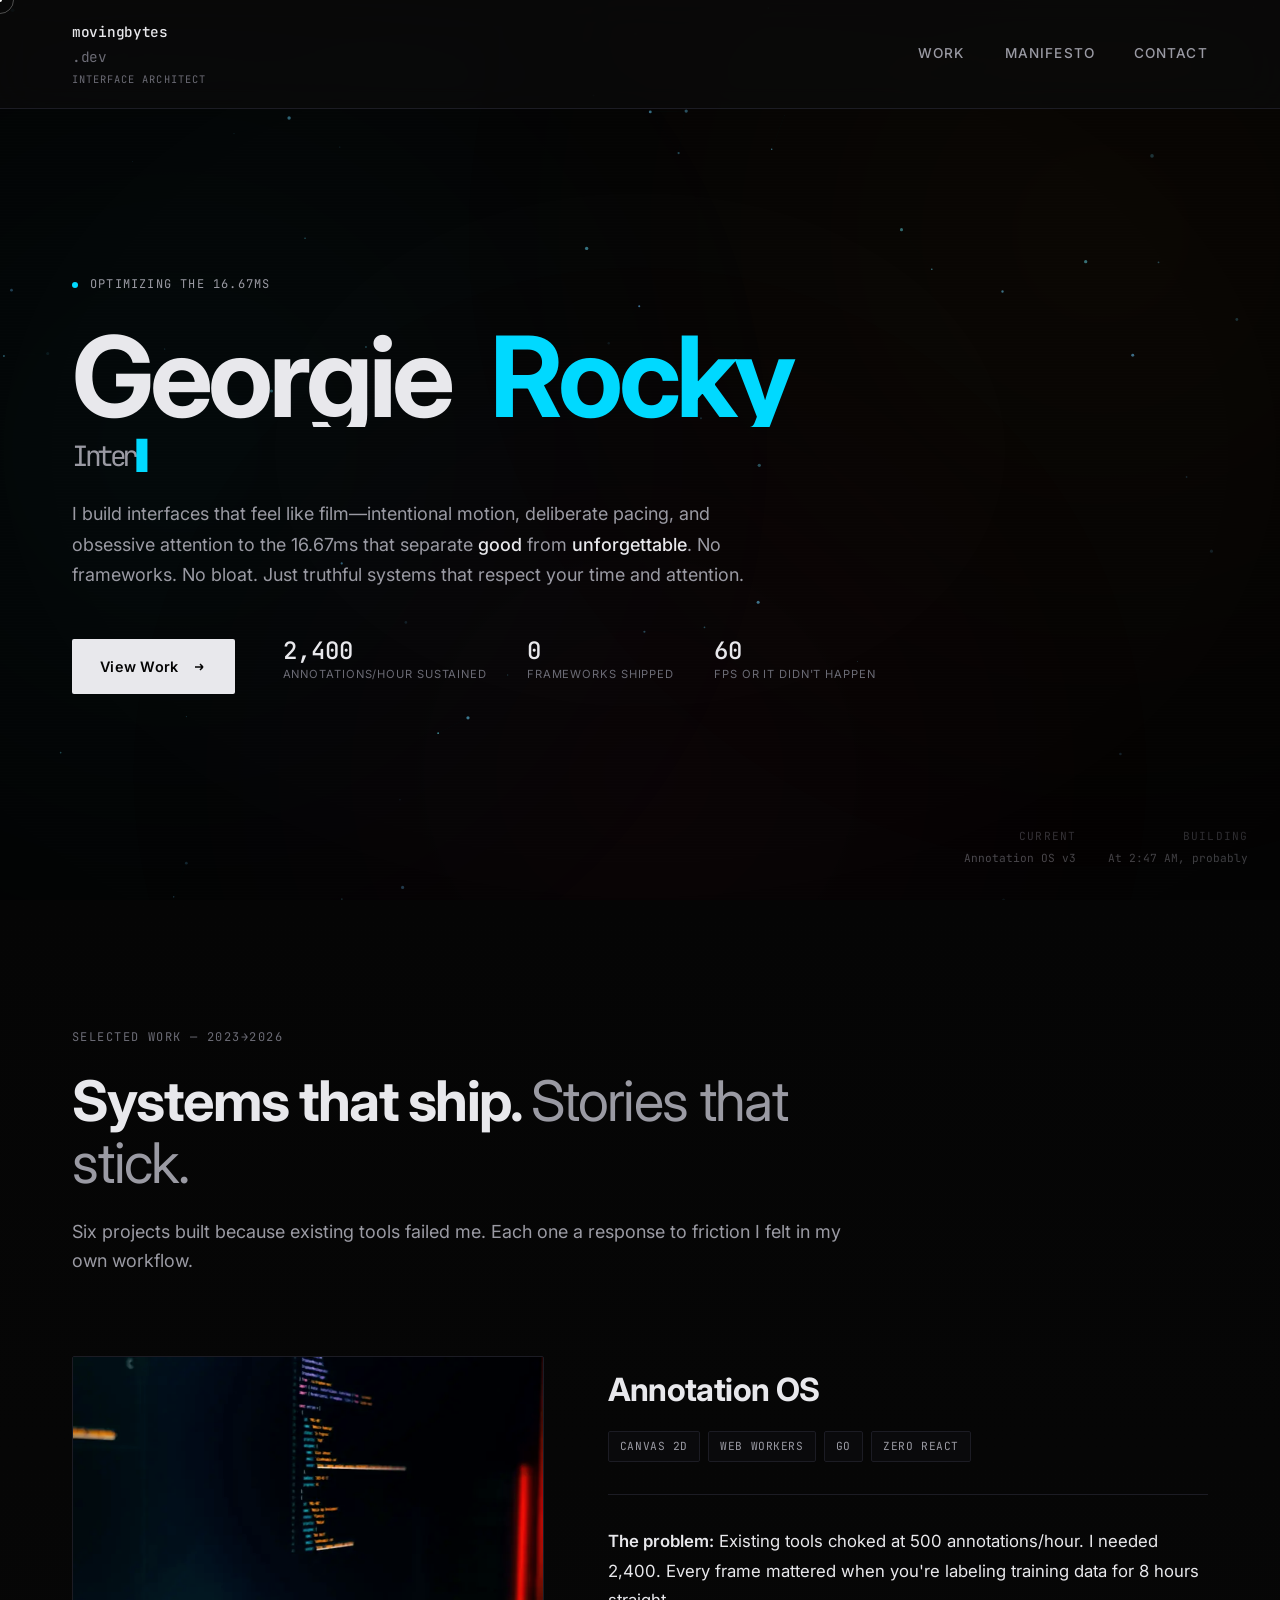
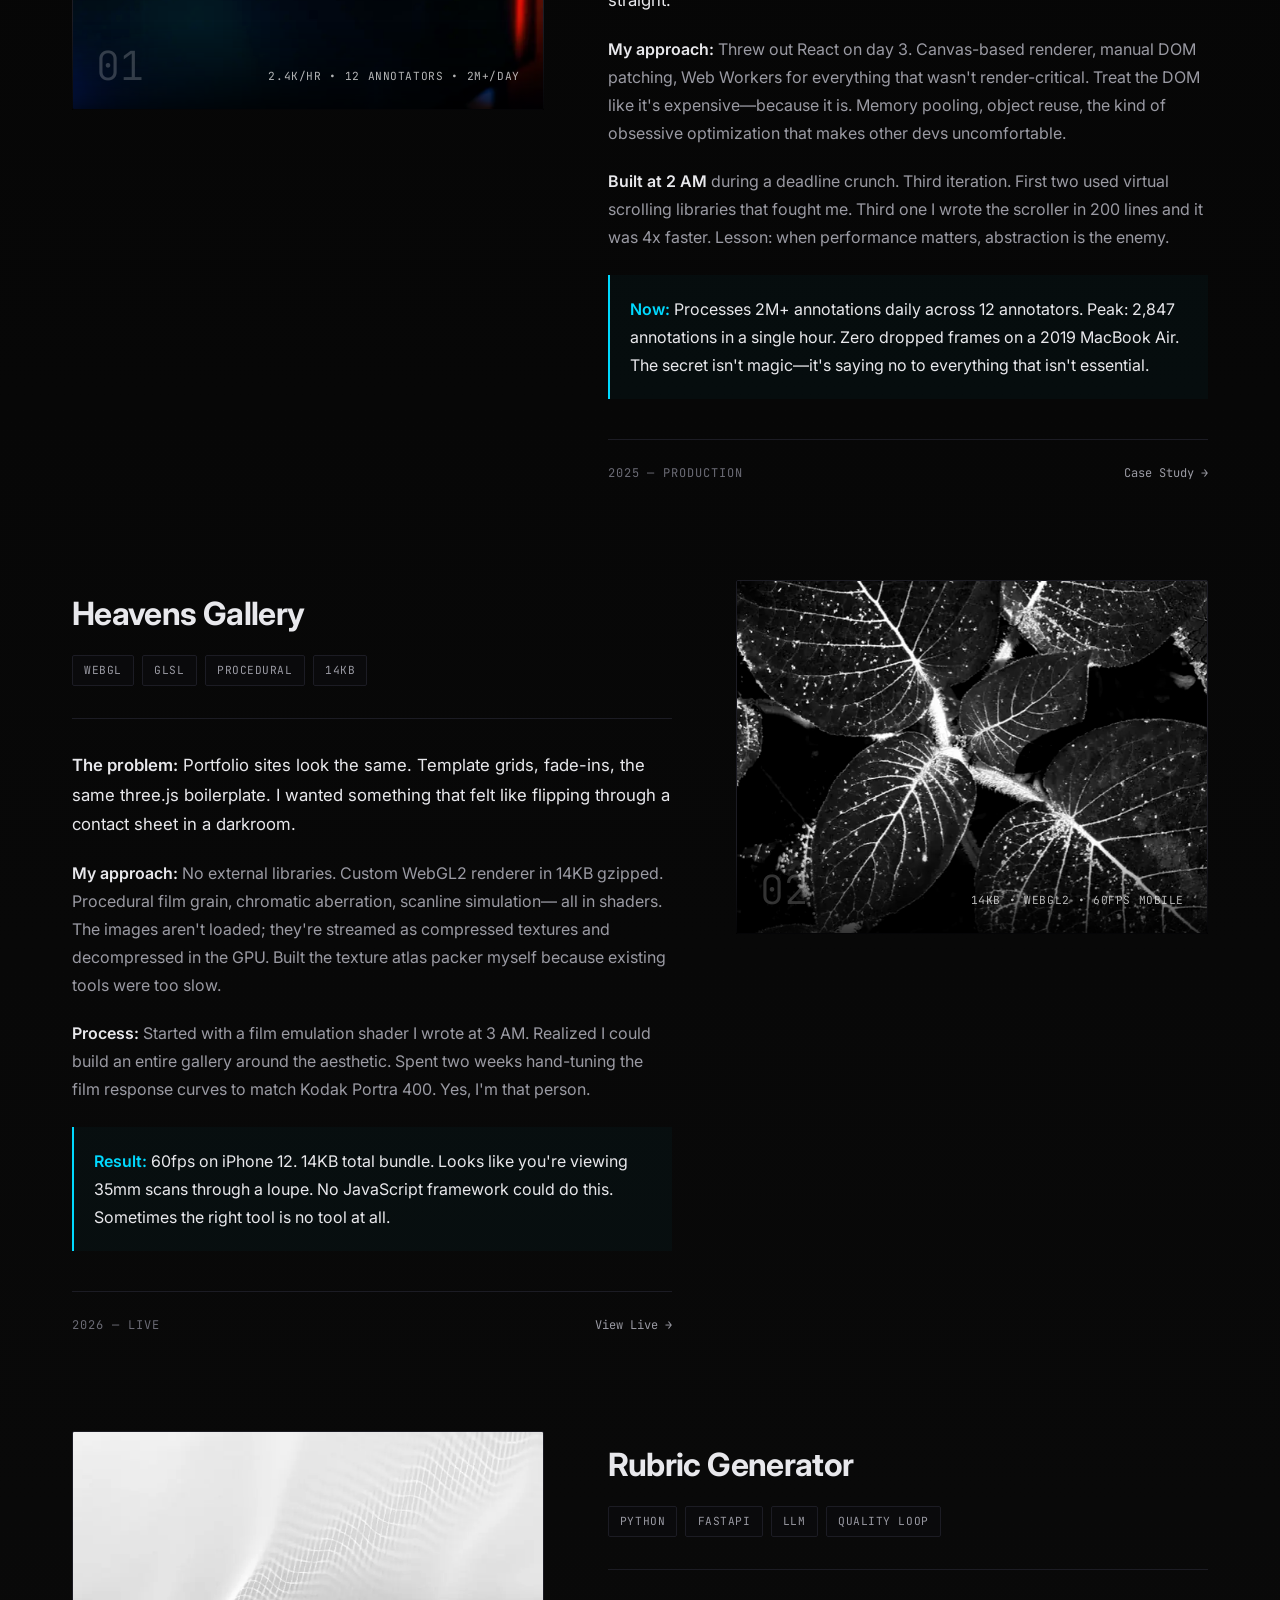
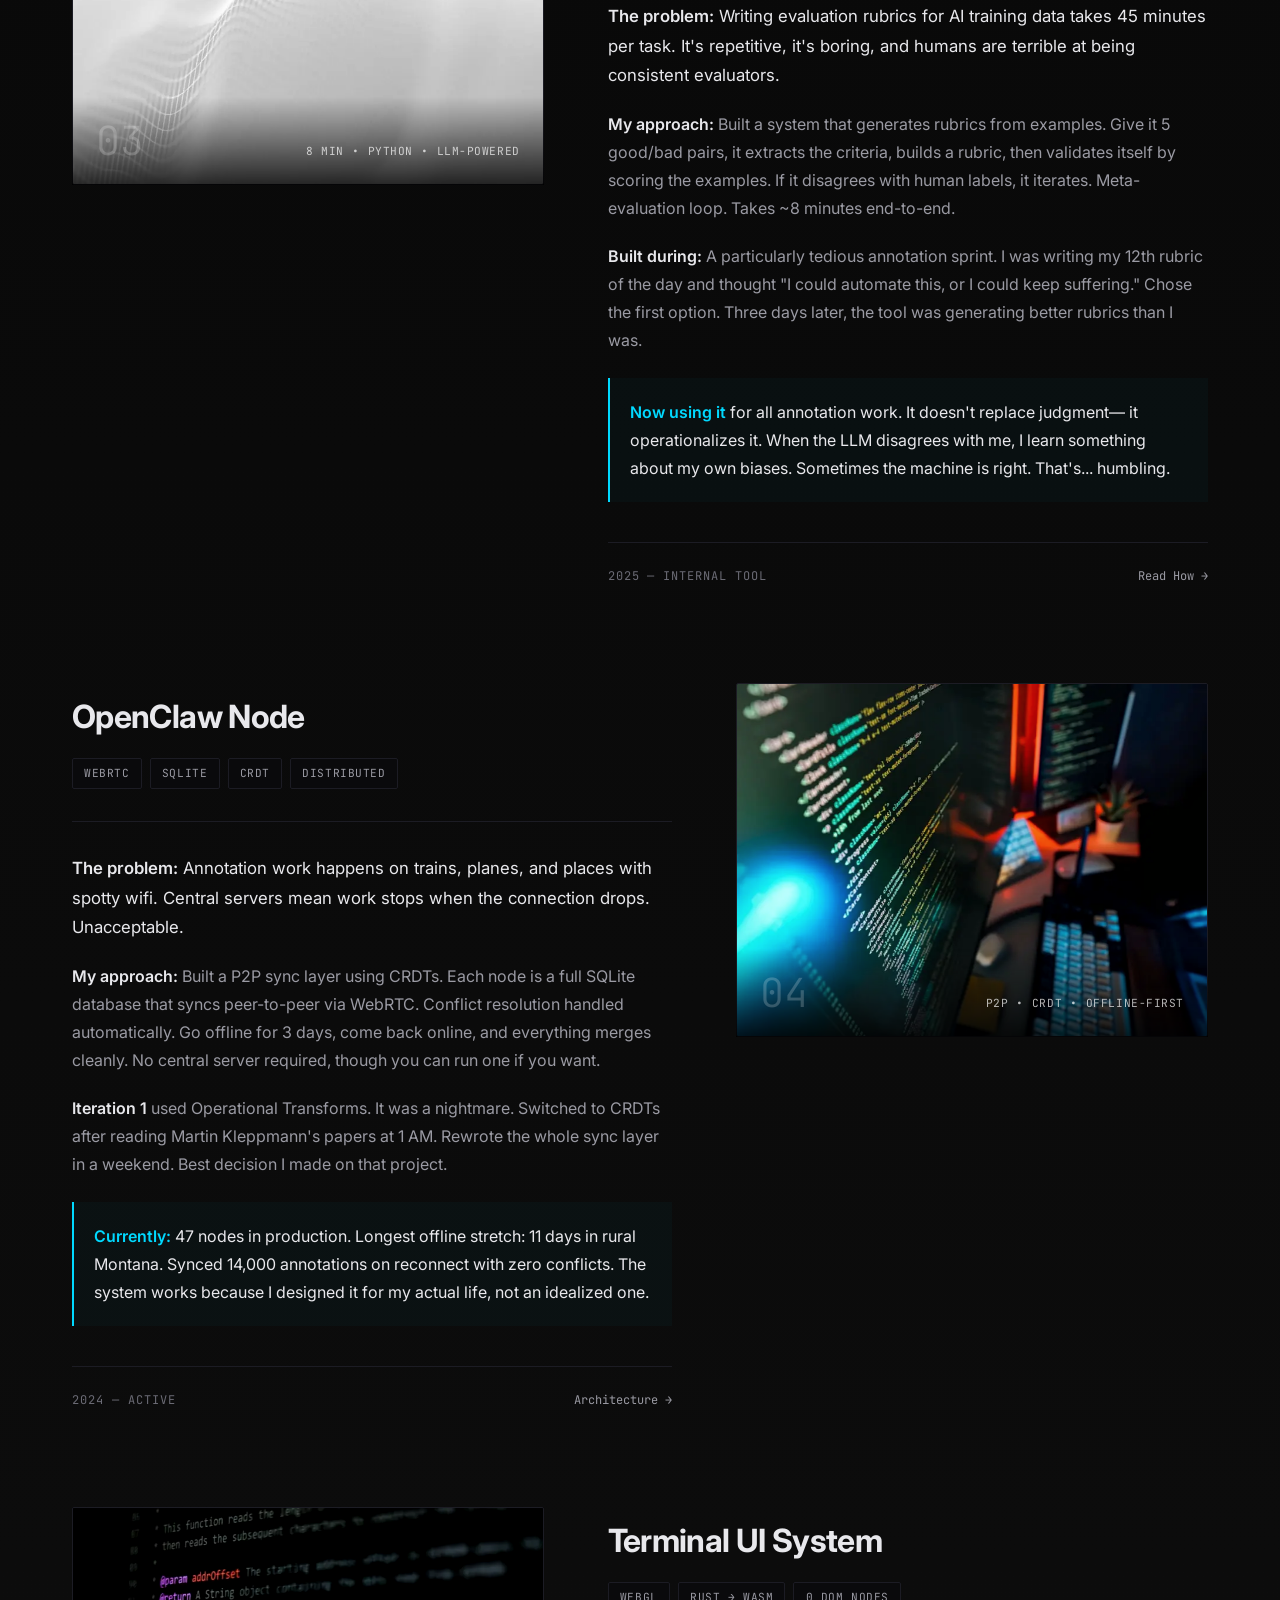
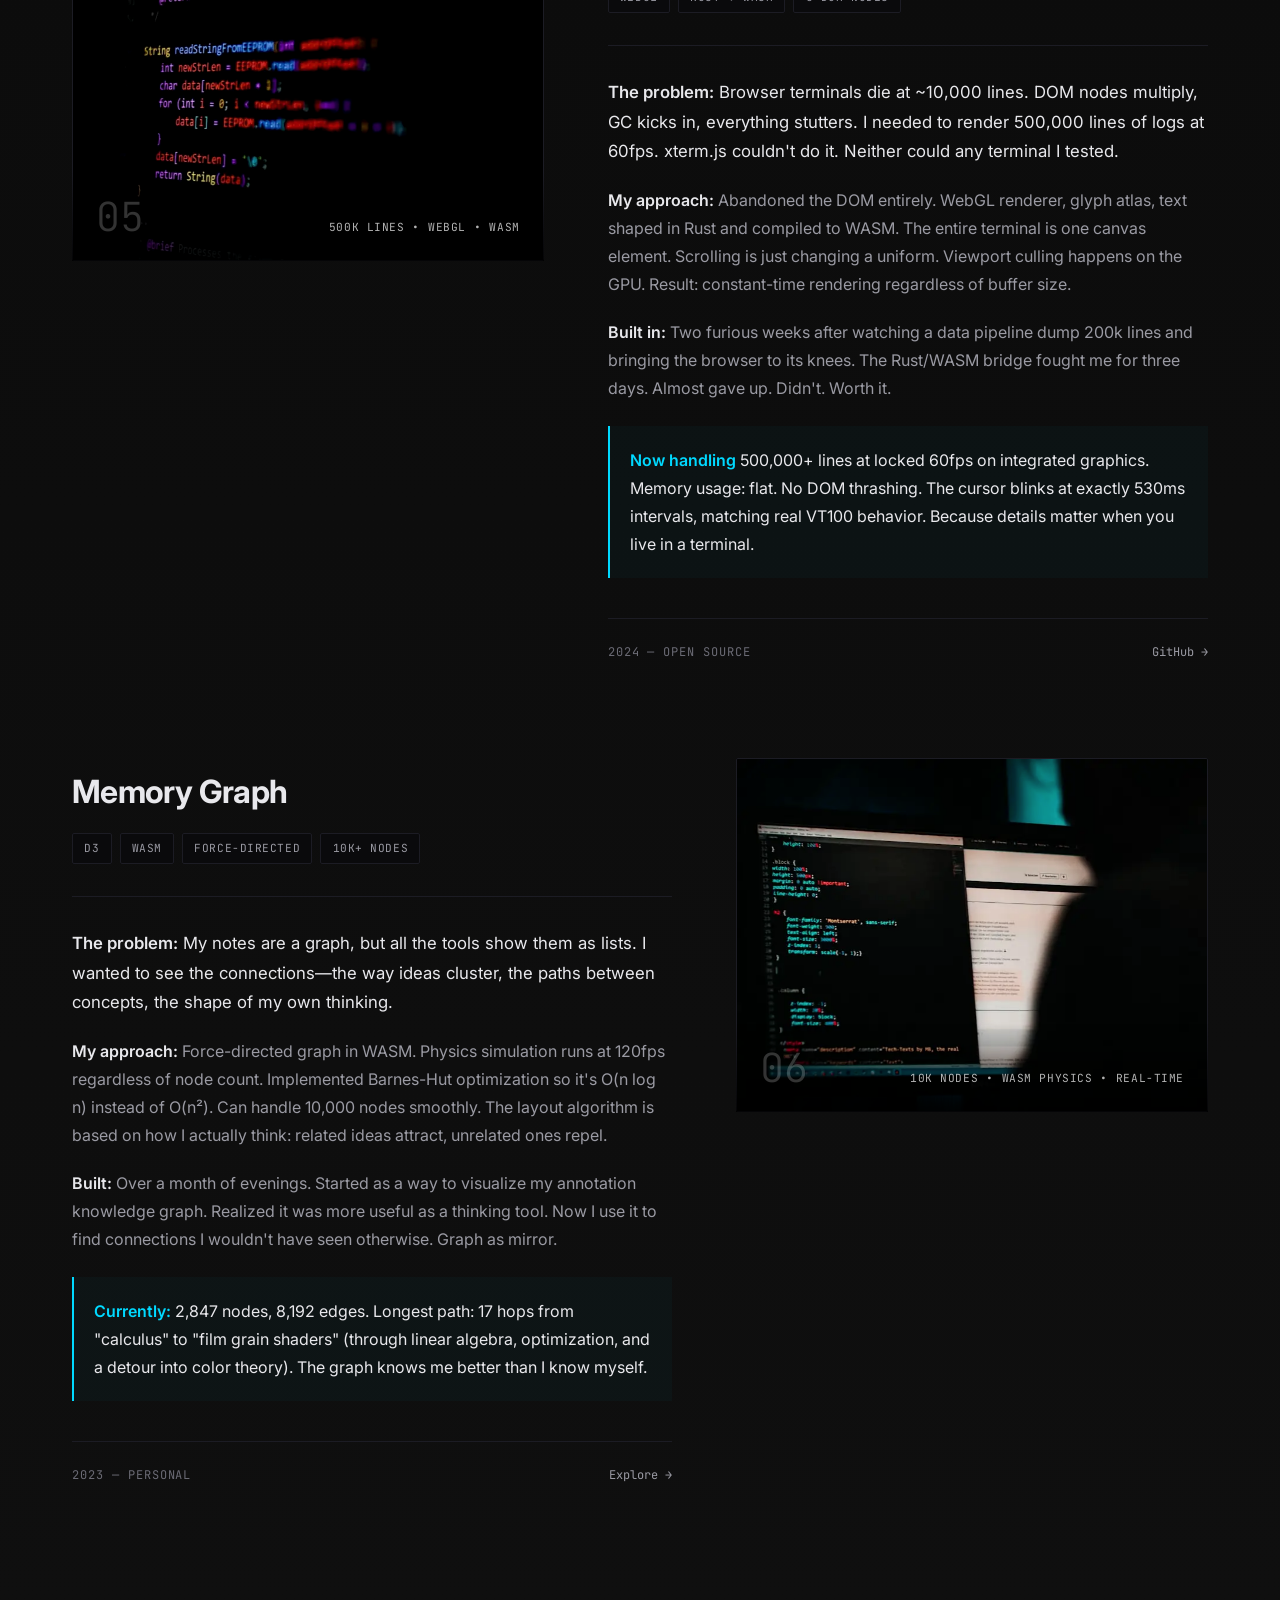
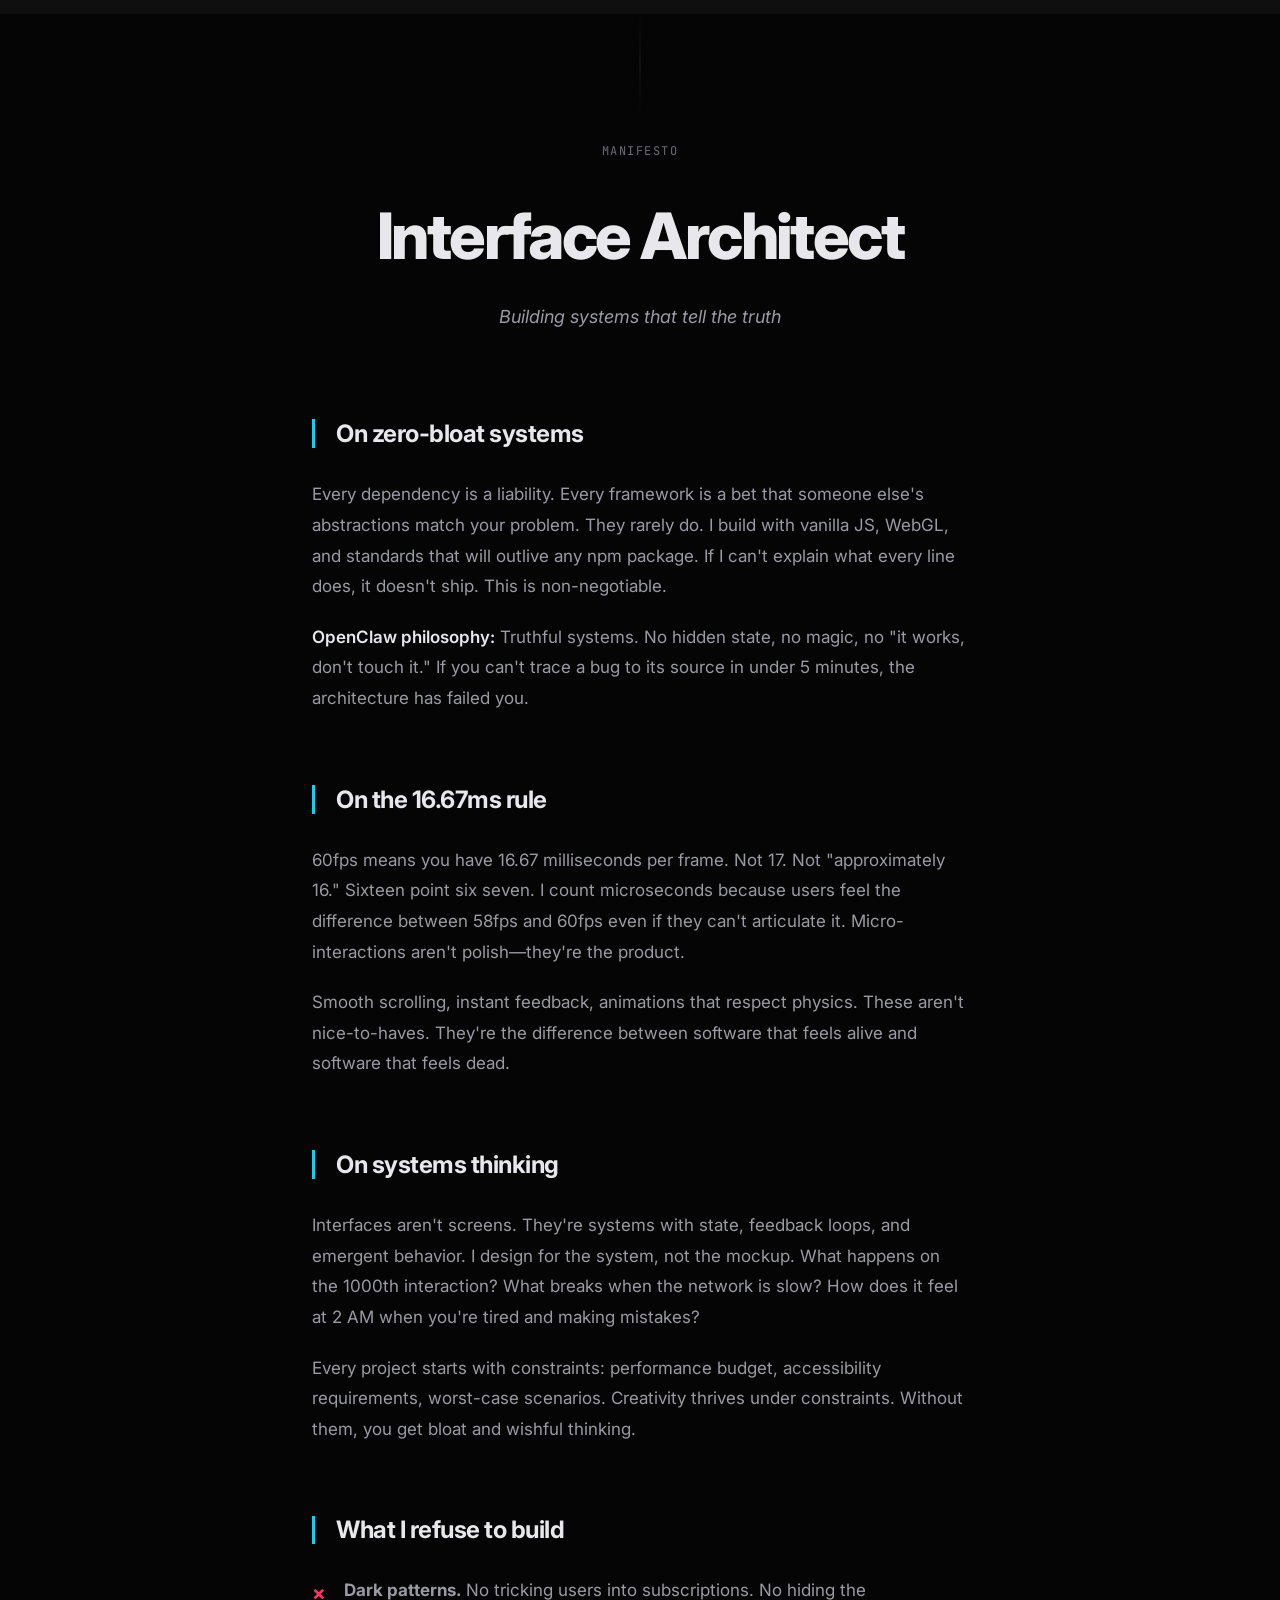
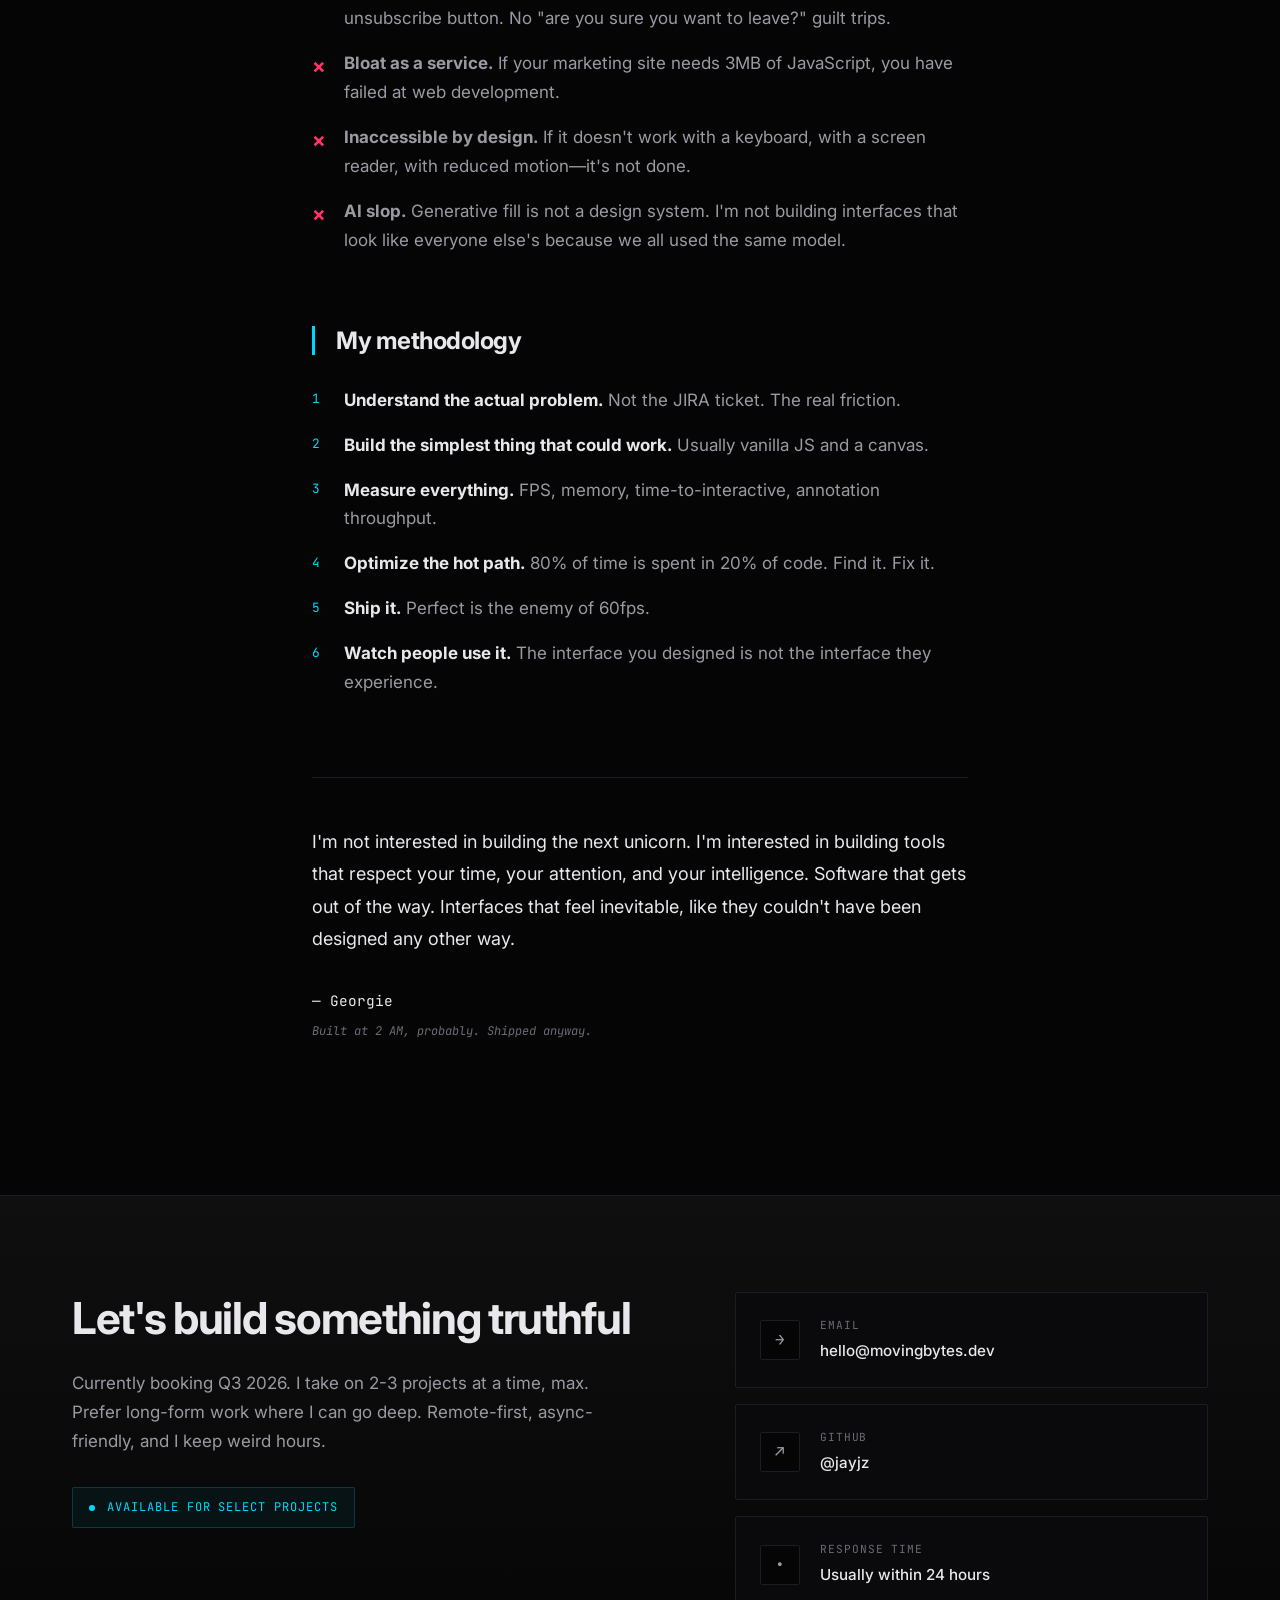
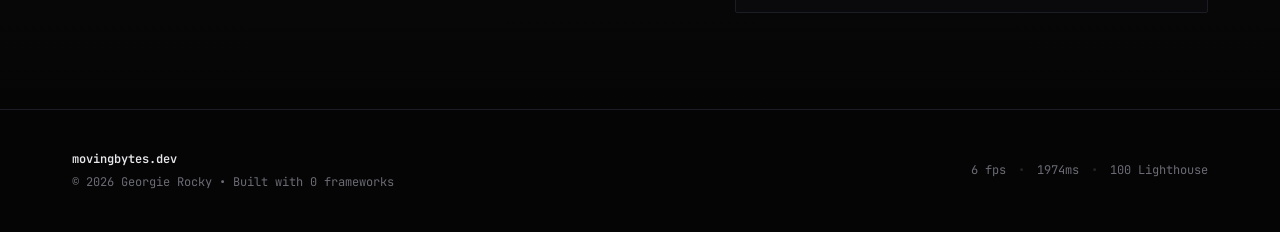
==== commit 99adfde2: "refactor: cinematic color system v2 using Coolors [performance teal + warm truth]" ====
--- a/index.html
+++ b/index.html
@@ -91,15 +91,15 @@
                     </a>
                     <div class="hero-metrics">
                         <div class="metric">
-                            <div class="metric-value">2,400</div>
+                            <div class="metric-value" data-metric="2400">2,400</div>
                             <div class="metric-label">annotations/hour sustained</div>
                         </div>
                         <div class="metric">
-                            <div class="metric-value">0</div>
+                            <div class="metric-value" data-metric="0">0</div>
                             <div class="metric-label">frameworks shipped</div>
                         </div>
                         <div class="metric">
-                            <div class="metric-value">60</div>
+                            <div class="metric-value" data-metric="60">60</div>
                             <div class="metric-label">fps or it didn't happen</div>
                         </div>
                     </div>
--- a/css/style.css
+++ b/css/style.css
@@ -4,25 +4,41 @@
  */
 
 :root {
-    --bg: #0a0a0a;
-    --bg-elev: #111;
-    --text: #e8e8e8;
-    --text-muted: #999;
-    --text-dim: #666;
-    --cyan: #00d9ff;
-    --amber: #ff9000;
+    --bg: #050505;
+    --bg-elev: #0a0a0c;
+    --bg-elev-2: #121218;
+    --text: #e8e8ec;
+    --text-muted: #9a9aa3;
+    --text-dim: #6b6b75;
+    --perf-acid: #7cff67;
+    --perf-mint: #00ffa3;
+    --perf-cyan: #00d9ff;
+    --perf-teal: #5affb1;
+    --perf-deep: #00a896;
+    --truth-burnt: #ff6b35;
+    --truth-amber: #ff9000;
+    --truth-copper: #d97706;
+    --truth-glow: #f59e0b;
+    --truth-rust: #b45309;
+    --cyan: var(--perf-cyan);
+    --amber: var(--truth-amber);
     --red: #ff3366;
-    --border: #1a1a1a;
-    --border-light: #2a2a2a;
-    --accent: var(--cyan);
-    
+    --accent: var(--perf-cyan);
+    --accent-alt: var(--perf-acid);
+    --border: #1c1c24;
+    --border-light: #2a2a30;
+    --border-glow: rgba(0, 217, 255, 0.15);
+    --grain-opacity: 0.045;
+    --scan-opacity: 0.035;
+    --vignette-start: 40%;
+    --metric-2400: var(--perf-acid);
+    --metric-60fps: var(--perf-mint);
+    --metric-zero: var(--text-dim);
     --font-mono: 'JetBrains Mono', ui-monospace, monospace;
     --font-sans: 'Inter', system-ui, -apple-system, sans-serif;
-    
     --ease-out: cubic-bezier(0.16, 1, 0.3, 1);
     --ease-in-out: cubic-bezier(0.65, 0, 0.35, 1);
     --ease-spring: cubic-bezier(0.175, 0.885, 0.32, 1.275);
-    
     --container: 1200px;
     --container-narrow: 720px;
 }
